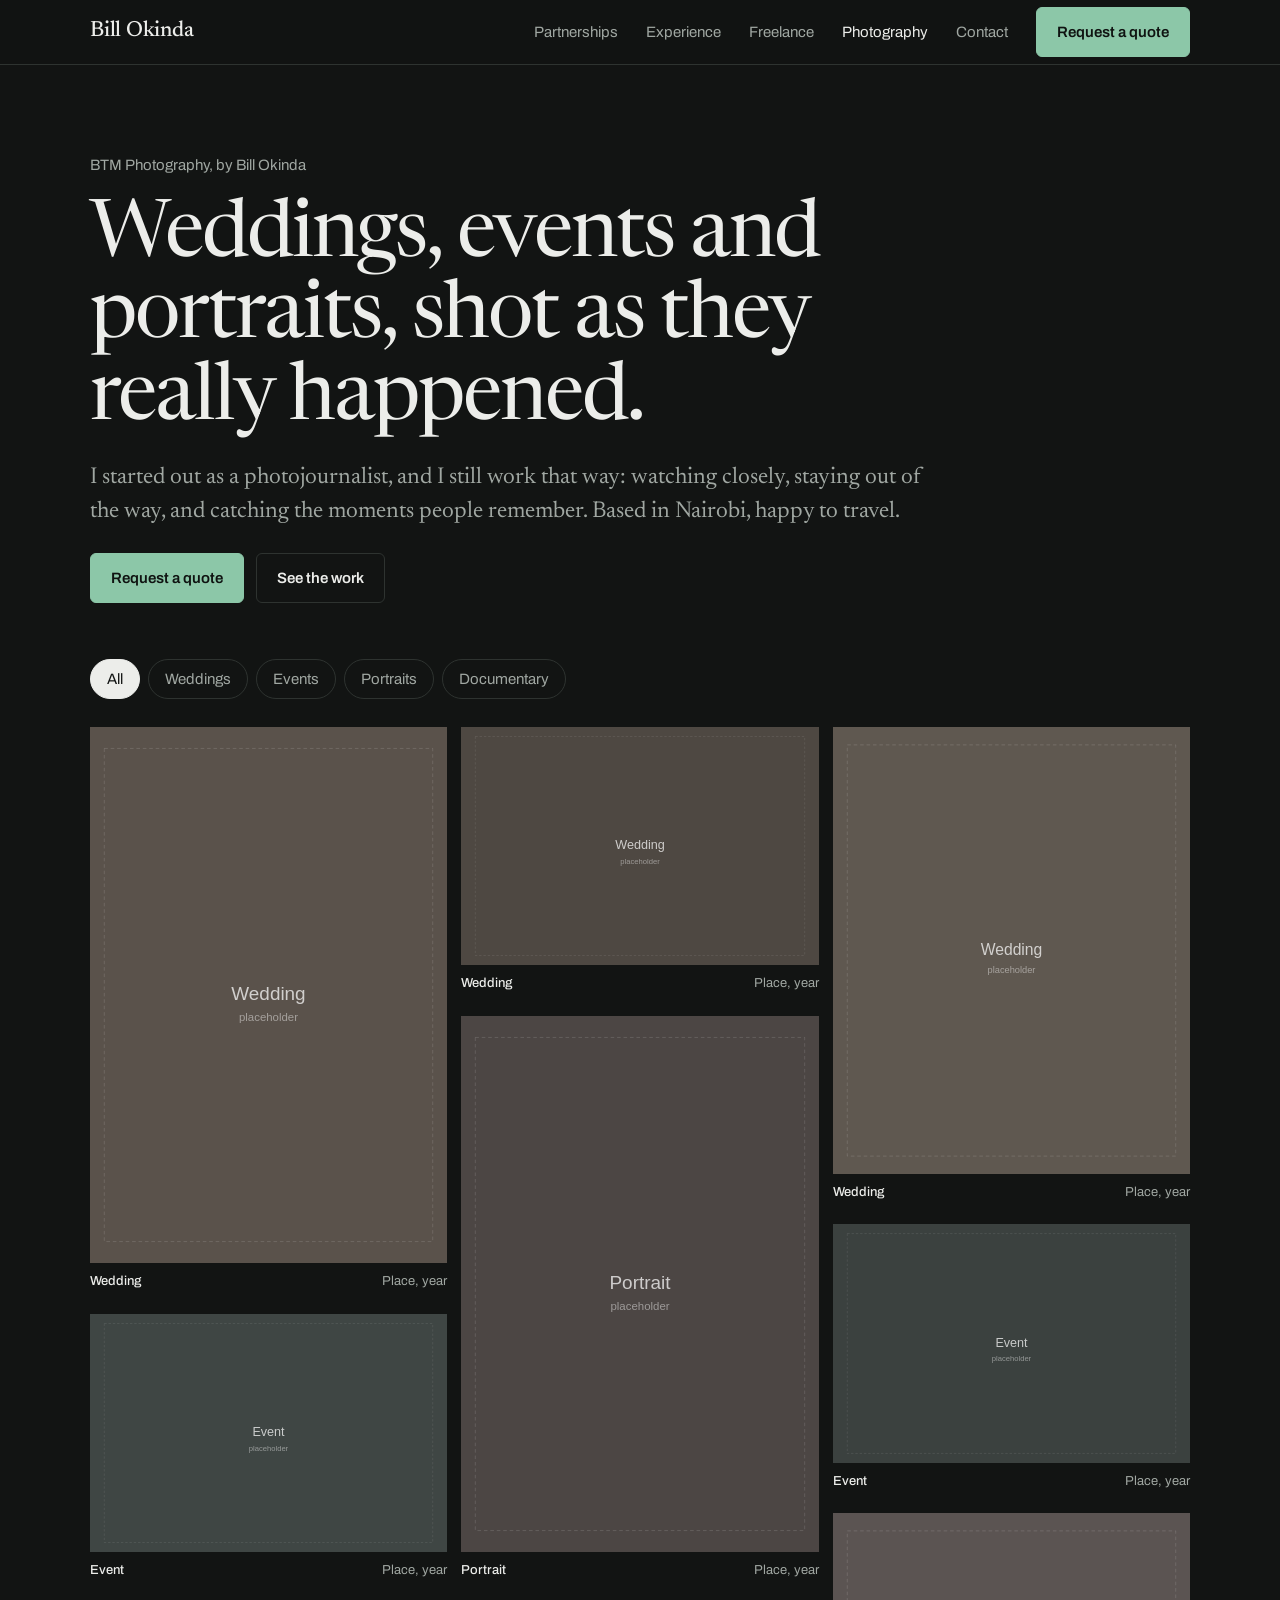
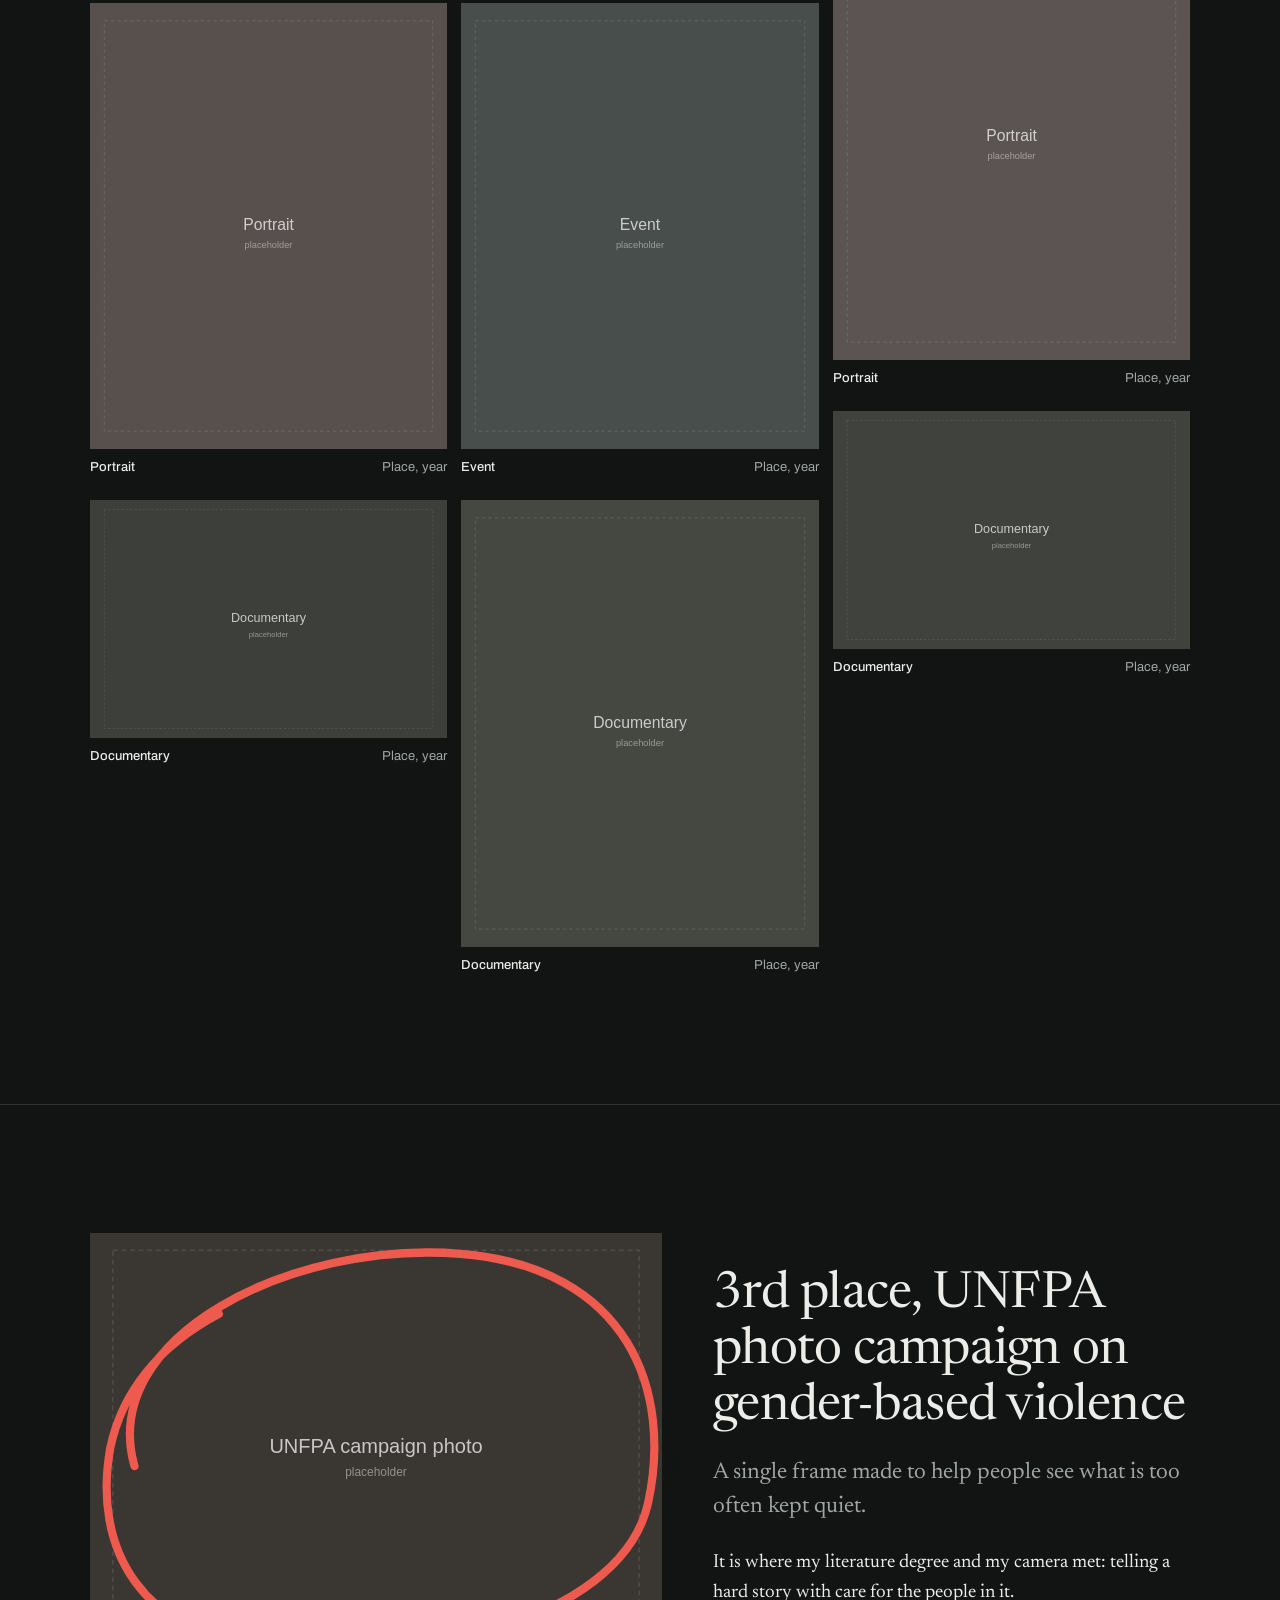
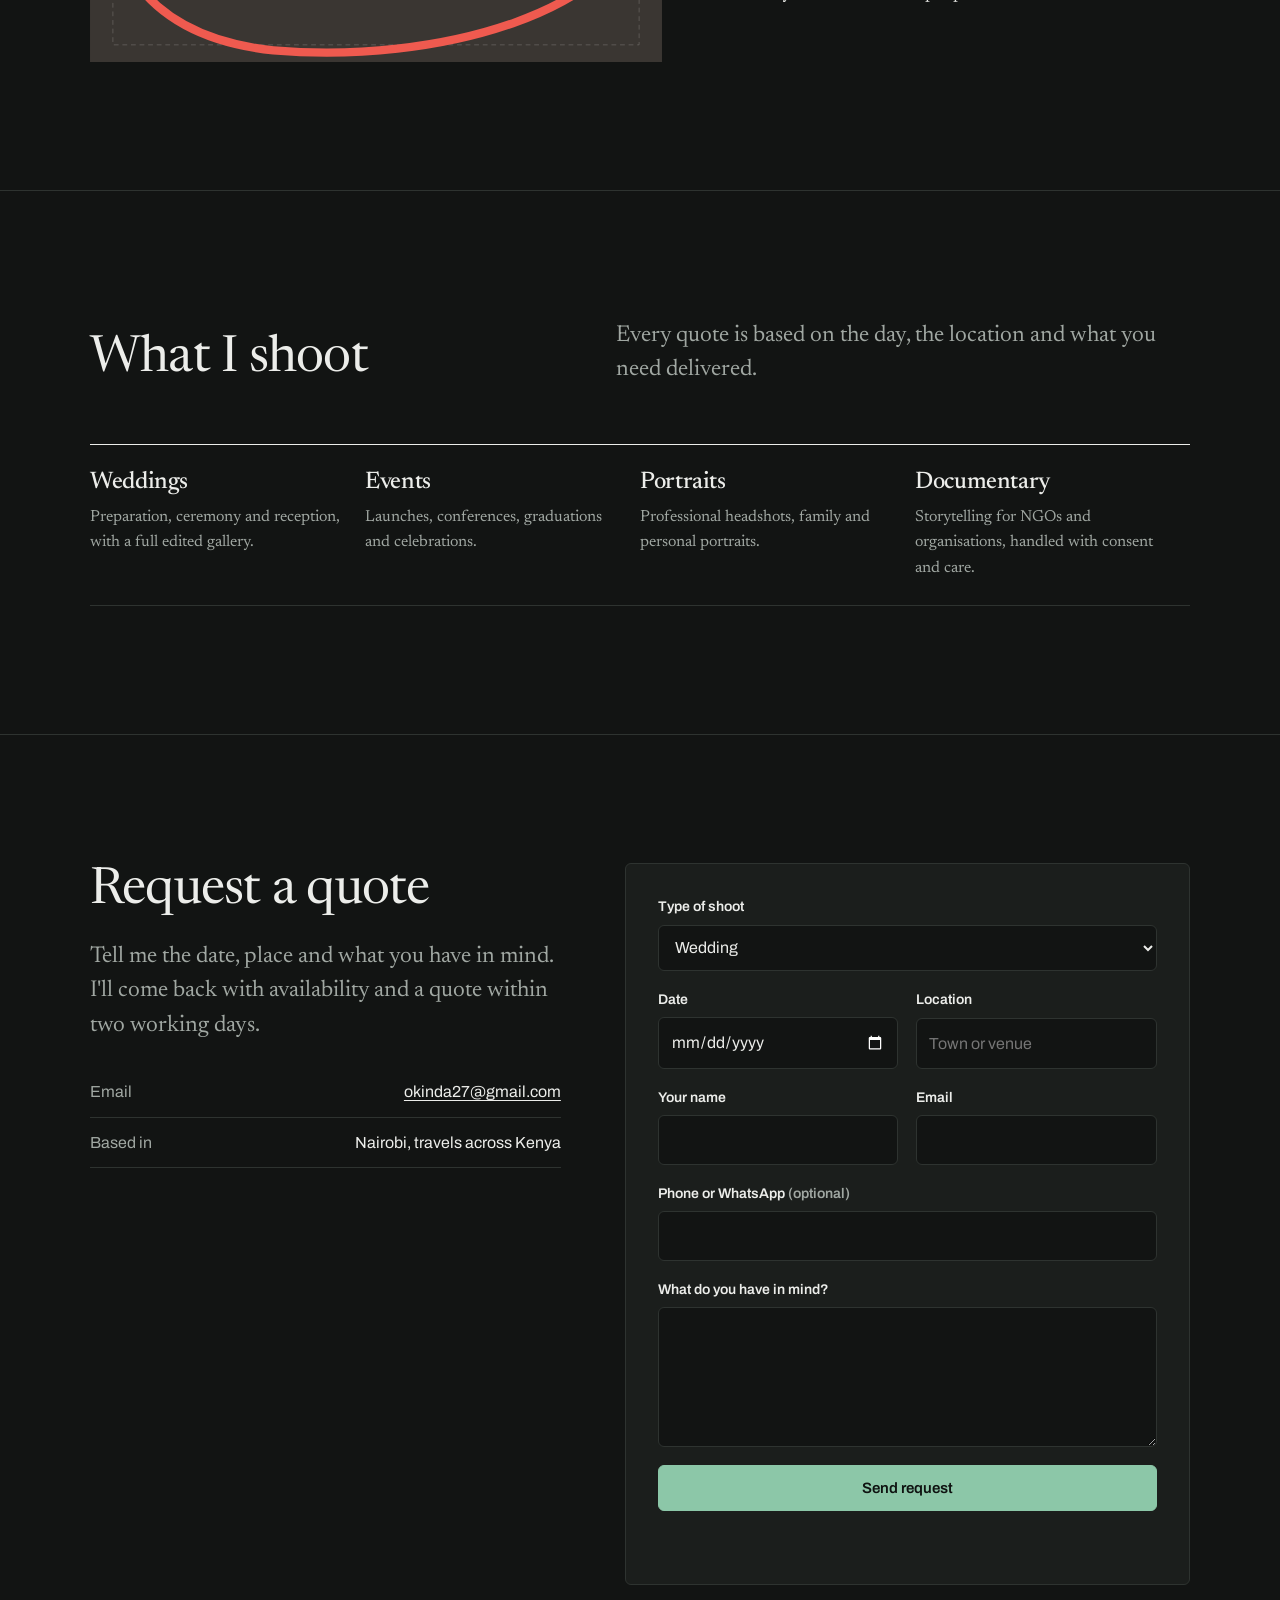
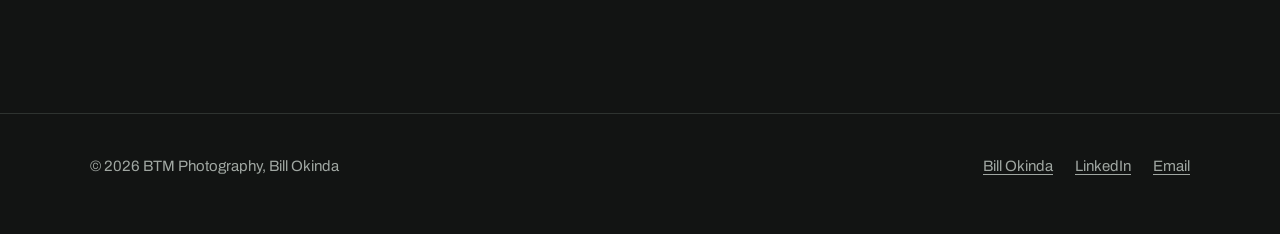
==== photography/index.html @ 5d322f86 "Redesign: home and photography pages, self-hosted fonts, SEO, forms, checklist Co-Authored-By: Claud" ====
<!doctype html>
<html lang="en">
<head>
  <meta charset="utf-8">
  <meta name="viewport" content="width=device-width, initial-scale=1">
  <title>BTM Photography by Bill Okinda | Weddings, events and portraits in Nairobi</title>
  <meta name="description" content="BTM Photography: wedding, event, portrait and documentary photography in Nairobi and across Kenya by Bill Okinda, 3rd place in the UNFPA photo campaign on gender-based violence.">
  <link rel="canonical" href="https://okinda-bill.github.io/portfolio/photography/">
  <meta name="theme-color" content="#121413">
  <meta property="og:type" content="website">
  <meta property="og:title" content="BTM Photography by Bill Okinda">
  <meta property="og:description" content="Weddings, events and portraits in Nairobi and beyond.">
  <meta property="og:url" content="https://okinda-bill.github.io/portfolio/photography/">
  <meta property="og:image" content="https://okinda-bill.github.io/portfolio/assets/img/og-image.png">
  <meta name="twitter:card" content="summary_large_image">
  <link rel="icon" href="../assets/img/favicon.svg" type="image/svg+xml">
  <link rel="preload" href="../assets/fonts/newsreader.woff2" as="font" type="font/woff2" crossorigin>
  <link rel="stylesheet" href="../assets/css/site.css">
  <script type="application/ld+json">
  {
    "@context": "https://schema.org",
    "@type": "ProfessionalService",
    "name": "BTM Photography",
    "description": "Wedding, event, portrait and documentary photography",
    "areaServed": "Kenya",
    "address": { "@type": "PostalAddress", "addressLocality": "Nairobi", "addressCountry": "KE" },
    "founder": { "@type": "Person", "name": "Bill Okinda" },
    "email": "mailto:okinda27@gmail.com",
    "url": "https://okinda-bill.github.io/portfolio/photography/"
  }
  </script>
</head>
<body class="theme-gallery">
  <a class="skip-link" href="#main">Skip to content</a>

  <header class="site-header">
    <div class="wrap">
      <a class="wordmark" href="../">Bill Okinda</a>
      <button class="nav-toggle" type="button" aria-expanded="false" aria-controls="site-nav" aria-label="Open menu">
        <svg width="20" height="14" viewBox="0 0 20 14" aria-hidden="true"><path d="M0 1h20M0 7h20M0 13h20" stroke="currentColor" stroke-width="2"/></svg>
      </button>
      <nav class="nav" id="site-nav" aria-label="Main" data-open="false">
        <a href="../#partnerships">Partnerships</a>
        <a href="../#experience">Experience</a>
        <a href="../#freelance">Freelance</a>
        <a href="./" aria-current="page">Photography</a>
        <a href="../#contact">Contact</a>
        <a class="btn" href="#book">Request a quote</a>
      </nav>
    </div>
  </header>

  <main id="main">
    <section class="g-hero" aria-labelledby="g-title">
      <div class="wrap">
        <p class="hero-role">BTM Photography, by Bill Okinda</p>
        <h1 id="g-title">Weddings, events and portraits, shot as they really happened.</h1>
        <p class="lede">I started out as a photojournalist, and I still work that way: watching closely, staying out of the way, and catching the moments people remember. Based in Nairobi, happy to travel.</p>
        <div class="btn-row">
          <a class="btn" href="#book">Request a quote</a>
          <a class="btn btn-quiet" href="#work">See the work</a>
        </div>
      </div>
    </section>

    <section id="work" aria-labelledby="work-title" style="padding-bottom:var(--space)">
      <div class="wrap">
        <h2 id="work-title" class="visually-hidden">Selected work</h2>
        <ul class="filters" aria-label="Filter photographs">
          <li><button type="button" data-filter="all" aria-pressed="true">All</button></li>
          <li><button type="button" data-filter="wedding" aria-pressed="false">Weddings</button></li>
          <li><button type="button" data-filter="event" aria-pressed="false">Events</button></li>
          <li><button type="button" data-filter="portrait" aria-pressed="false">Portraits</button></li>
          <li><button type="button" data-filter="documentary" aria-pressed="false">Documentary</button></li>
        </ul>
        <div class="gallery">
          <figure class="shot" data-cat="wedding">
            <button type="button" aria-label="View larger"><img src="../assets/img/placeholders/wedding-1.svg" alt="Wedding photograph by BTM Photography (placeholder)" width="1000" height="1500" loading="lazy"></button>
            <figcaption><b>Wedding</b><span>Place, year</span></figcaption>
          </figure>
          <figure class="shot" data-cat="event">
            <button type="button" aria-label="View larger"><img src="../assets/img/placeholders/event-1.svg" alt="Event photograph by BTM Photography (placeholder)" width="1500" height="1000" loading="lazy"></button>
            <figcaption><b>Event</b><span>Place, year</span></figcaption>
          </figure>
          <figure class="shot" data-cat="portrait">
            <button type="button" aria-label="View larger"><img src="../assets/img/placeholders/portrait-1.svg" alt="Portrait photograph by BTM Photography (placeholder)" width="1000" height="1250" loading="lazy"></button>
            <figcaption><b>Portrait</b><span>Place, year</span></figcaption>
          </figure>
          <figure class="shot" data-cat="documentary">
            <button type="button" aria-label="View larger"><img src="../assets/img/placeholders/doc-1.svg" alt="Documentary photograph by BTM Photography (placeholder)" width="1500" height="1000" loading="lazy"></button>
            <figcaption><b>Documentary</b><span>Place, year</span></figcaption>
          </figure>
          <figure class="shot" data-cat="wedding">
            <button type="button" aria-label="View larger"><img src="../assets/img/placeholders/wedding-2.svg" alt="Wedding photograph by BTM Photography (placeholder)" width="1500" height="1000" loading="lazy"></button>
            <figcaption><b>Wedding</b><span>Place, year</span></figcaption>
          </figure>
          <figure class="shot" data-cat="portrait">
            <button type="button" aria-label="View larger"><img src="../assets/img/placeholders/portrait-2.svg" alt="Portrait photograph by BTM Photography (placeholder)" width="1000" height="1500" loading="lazy"></button>
            <figcaption><b>Portrait</b><span>Place, year</span></figcaption>
          </figure>
          <figure class="shot" data-cat="event">
            <button type="button" aria-label="View larger"><img src="../assets/img/placeholders/event-2.svg" alt="Event photograph by BTM Photography (placeholder)" width="1000" height="1250" loading="lazy"></button>
            <figcaption><b>Event</b><span>Place, year</span></figcaption>
          </figure>
          <figure class="shot" data-cat="documentary">
            <button type="button" aria-label="View larger"><img src="../assets/img/placeholders/doc-2.svg" alt="Documentary photograph by BTM Photography (placeholder)" width="1000" height="1250" loading="lazy"></button>
            <figcaption><b>Documentary</b><span>Place, year</span></figcaption>
          </figure>
          <figure class="shot" data-cat="wedding">
            <button type="button" aria-label="View larger"><img src="../assets/img/placeholders/wedding-3.svg" alt="Wedding photograph by BTM Photography (placeholder)" width="1000" height="1250" loading="lazy"></button>
            <figcaption><b>Wedding</b><span>Place, year</span></figcaption>
          </figure>
          <figure class="shot" data-cat="event">
            <button type="button" aria-label="View larger"><img src="../assets/img/placeholders/event-3.svg" alt="Event photograph by BTM Photography (placeholder)" width="1500" height="1000" loading="lazy"></button>
            <figcaption><b>Event</b><span>Place, year</span></figcaption>
          </figure>
          <figure class="shot" data-cat="portrait">
            <button type="button" aria-label="View larger"><img src="../assets/img/placeholders/portrait-3.svg" alt="Portrait photograph by BTM Photography (placeholder)" width="1000" height="1250" loading="lazy"></button>
            <figcaption><b>Portrait</b><span>Place, year</span></figcaption>
          </figure>
          <figure class="shot" data-cat="documentary">
            <button type="button" aria-label="View larger"><img src="../assets/img/placeholders/doc-3.svg" alt="Documentary photograph by BTM Photography (placeholder)" width="1500" height="1000" loading="lazy"></button>
            <figcaption><b>Documentary</b><span>Place, year</span></figcaption>
          </figure>
        </div>
      </div>
    </section>

    <section class="section" id="unfpa" aria-labelledby="unfpa-title">
      <div class="wrap feature">
        <figure class="feature-img" style="margin:0">
          <button type="button" aria-label="View larger" style="display:block;width:100%;padding:0;border:0;background:none;cursor:zoom-in">
            <img src="../assets/img/placeholders/unfpa.svg" alt="Bill Okinda's award-winning photograph for the UNFPA campaign on gender-based violence (placeholder)" width="1200" height="900" loading="lazy">
          </button>
          <svg class="mark" viewBox="0 0 133 100" preserveAspectRatio="none" aria-hidden="true">
            <path d="M13.3 54 C 5.3 26, 47.9 5, 85.1 8 C 122.4 11, 131.7 38, 126.4 62 C 121.0 86, 79.8 97, 43.9 94 C 14.6 91, 4.0 72, 8.0 50 C 10.6 38, 18.6 28, 31.9 21" pathLength="100" fill="none" stroke="currentColor" stroke-width="1.8" stroke-linecap="round" style="animation:none;stroke-dashoffset:0"/>
          </svg>
          <figcaption class="visually-hidden">UNFPA campaign photograph</figcaption>
        </figure>
        <div>
          <h2 id="unfpa-title">3rd place, UNFPA photo campaign on gender-based violence</h2>
          <p class="lede" style="margin-top:20px">A single frame made to help people see what is too often kept quiet.</p>
          <p>It is where my literature degree and my camera met: telling a hard story with care for the people in it.</p>
        </div>
      </div>
    </section>

    <section class="section" aria-labelledby="services-title">
      <div class="wrap">
        <div class="section-head">
          <h2 id="services-title">What I shoot</h2>
          <p class="lede">Every quote is based on the day, the location and what you need delivered.</p>
        </div>
        <div class="services">
          <div><h3>Weddings</h3><p>Preparation, ceremony and reception, with a full edited gallery.</p></div>
          <div><h3>Events</h3><p>Launches, conferences, graduations and celebrations.</p></div>
          <div><h3>Portraits</h3><p>Professional headshots, family and personal portraits.</p></div>
          <div><h3>Documentary</h3><p>Storytelling for NGOs and organisations, handled with consent and care.</p></div>
        </div>
      </div>
    </section>

    <section class="section contact" id="book" aria-labelledby="book-title">
      <div class="wrap two-col">
        <div>
          <h2 id="book-title">Request a quote</h2>
          <p class="lede" style="margin-top:20px">Tell me the date, place and what you have in mind. I'll come back with availability and a quote within two working days.</p>
          <ul class="direct">
            <li><span>Email</span><a href="mailto:okinda27@gmail.com">okinda27@gmail.com</a></li>
            <li><span>Based in</span>Nairobi, travels across Kenya</li>
          </ul>
        </div>
        <form class="enquiry" data-subject="Photography quote request" novalidate>
          <div class="field">
            <label for="service">Type of shoot</label>
            <select id="service" name="service">
              <option>Wedding</option><option>Event</option><option>Portraits</option><option>Documentary or NGO work</option><option>Something else</option>
            </select>
          </div>
          <div class="field-row">
            <div class="field"><label for="date">Date</label><input id="date" name="date" type="date"></div>
            <div class="field"><label for="location">Location</label><input id="location" name="location" placeholder="Town or venue"></div>
          </div>
          <div class="field-row">
            <div class="field"><label for="name">Your name</label><input id="name" name="name" autocomplete="name" required></div>
            <div class="field"><label for="email">Email</label><input id="email" name="email" type="email" autocomplete="email" required></div>
          </div>
          <div class="field"><label for="phone">Phone or WhatsApp <span class="small">(optional)</span></label><input id="phone" name="phone" type="tel" autocomplete="tel"></div>
          <div class="field"><label for="message">What do you have in mind?</label><textarea id="message" name="message" required></textarea></div>
          <input class="hp" type="checkbox" name="botcheck" tabindex="-1" autocomplete="off" aria-hidden="true">
          <button class="btn" type="submit">Send request</button>
          <p class="form-status" role="status" aria-live="polite"></p>
        </form>
      </div>
    </section>
  </main>

  <footer class="site-footer">
    <div class="wrap">
      <span>© <span data-year>2026</span> BTM Photography, Bill Okinda</span>
      <nav aria-label="Footer">
        <a href="../">Bill Okinda</a>
        <a href="https://linkedin.com/in/bill-okinda-22b8b1bb" rel="noopener" target="_blank">LinkedIn</a>
        <a href="mailto:okinda27@gmail.com">Email</a>
      </nav>
    </div>
  </footer>

  <dialog class="lightbox" aria-label="Photograph">
    <button class="lb-close" type="button" aria-label="Close">×</button>
    <img src="" alt="">
    <p></p>
  </dialog>

  <script src="../assets/js/site.js" defer></script>
</body>
</html>
---- assets/css/site.css ----
/* Bill Okinda portfolio
   Fonts: Newsreader (headings + reading text), Archivo (interface, numbers, captions)
   Motif: the photographer's contact sheet, with a grease-pencil mark on the chosen frame. */

@font-face { font-family: "Newsreader"; src: url("../fonts/newsreader.woff2") format("woff2"); font-weight: 200 800; font-style: normal; font-display: swap; }
@font-face { font-family: "Newsreader"; src: url("../fonts/newsreader-italic.woff2") format("woff2"); font-weight: 200 800; font-style: italic; font-display: swap; }
@font-face { font-family: "Archivo"; src: url("../fonts/archivo.woff2") format("woff2"); font-weight: 100 900; font-style: normal; font-display: swap; }

:root {
  --paper: #F4F5F2;
  --surface: #FFFFFF;
  --ink: #17201B;
  --muted: #56625B;
  --line: #D5DAD5;
  --forest: #1F4A39;
  --forest-soft: #E3ECE6;
  --on-forest: #F4F5F2;
  --grease: #C4302B;
  --film: #1C1A17;
  --film-edge: #E39A3B;

  --serif: "Newsreader", Georgia, "Times New Roman", serif;
  --sans: "Archivo", "Helvetica Neue", Arial, sans-serif;

  --measure: 66ch;
  --wrap: 1180px;
  --gutter: clamp(16px, 4vw, 40px);
  --space: clamp(64px, 10vw, 128px);
  --radius: 6px;
  color-scheme: light;
}

@media (prefers-color-scheme: dark) {
  :root:not([data-theme="light"]) {
    --paper: #121614;
    --surface: #1A1F1C;
    --ink: #E9ECE8;
    --muted: #9AA59F;
    --line: #2C3430;
    --forest: #8CC7A8;
    --forest-soft: #1E2A24;
    --on-forest: #0F1311;
    --grease: #EF5A4F;
    color-scheme: dark;
  }
}
:root[data-theme="dark"] {
  --paper: #121614;
  --surface: #1A1F1C;
  --ink: #E9ECE8;
  --muted: #9AA59F;
  --line: #2C3430;
  --forest: #8CC7A8;
  --forest-soft: #1E2A24;
  --on-forest: #0F1311;
  --grease: #EF5A4F;
  color-scheme: dark;
}

/* The photography page is always dark so the pictures carry it. */
.theme-gallery {
  --paper: #121413;
  --surface: #1B1E1C;
  --ink: #ECEDEA;
  --muted: #A0A7A2;
  --line: #2E3330;
  --forest: #8CC7A8;
  --forest-soft: #1E2A24;
  --on-forest: #0F1311;
  --grease: #EF5A4F;
  color-scheme: dark;
}

*, *::before, *::after { box-sizing: border-box; }
html { -webkit-text-size-adjust: 100%; scroll-behavior: smooth; scroll-padding-top: 80px; }
body {
  margin: 0;
  background: var(--paper);
  color: var(--ink);
  font-family: var(--serif);
  font-size: clamp(1.0625rem, 0.4vw + 1rem, 1.1875rem);
  line-height: 1.6;
  font-optical-sizing: auto;
  text-rendering: optimizeLegibility;
}
img { display: block; max-width: 100%; height: auto; }
a { color: inherit; text-decoration-thickness: 1px; text-underline-offset: 0.2em; }
a:hover { color: var(--forest); }
:focus-visible { outline: 3px solid var(--grease); outline-offset: 3px; border-radius: 2px; }
.visually-hidden { position: absolute !important; width: 1px; height: 1px; overflow: hidden; clip: rect(0 0 0 0); white-space: nowrap; }
.skip-link { position: absolute; left: 12px; top: -60px; z-index: 100; background: var(--ink); color: var(--paper); padding: 10px 14px; font-family: var(--sans); }
.skip-link:focus { top: 12px; }

.wrap { width: 100%; max-width: var(--wrap); margin: 0 auto; padding: 0 var(--gutter); }

/* ---------- Type ---------- */
h1, h2, h3 { font-family: var(--serif); font-weight: 500; letter-spacing: -0.015em; line-height: 1.1; margin: 0; }
h1 { font-size: clamp(2.5rem, 5.6vw + 0.5rem, 5rem); font-weight: 400; letter-spacing: -0.025em; line-height: 1.02; }
h2 { font-size: clamp(2rem, 3vw + 0.8rem, 3.25rem); font-weight: 400; }
h3 { font-size: clamp(1.25rem, 0.8vw + 1rem, 1.5rem); line-height: 1.25; }
p { margin: 0 0 1em; max-width: var(--measure); }
.lede { font-size: clamp(1.1875rem, 0.8vw + 1rem, 1.4375rem); line-height: 1.5; color: var(--muted); }
.ui { font-family: var(--sans); }
.small { font-family: var(--sans); font-size: 0.875rem; line-height: 1.5; color: var(--muted); }

/* ---------- Header ---------- */
.site-header {
  position: sticky; top: 0; z-index: 50;
  background: color-mix(in srgb, var(--paper) 92%, transparent);
  backdrop-filter: blur(8px);
  border-bottom: 1px solid var(--line);
}
.site-header .wrap { display: flex; align-items: center; justify-content: space-between; height: 64px; gap: 24px; }
.wordmark { font-family: var(--serif); font-size: 1.375rem; font-weight: 500; text-decoration: none; letter-spacing: -0.01em; white-space: nowrap; }
.wordmark:hover { color: var(--ink); }
.nav { display: flex; align-items: center; gap: 28px; font-family: var(--sans); font-size: 0.9375rem; }
.nav a { text-decoration: none; color: var(--muted); }
.nav a:hover, .nav a[aria-current="page"] { color: var(--ink); }
.nav .btn { color: var(--on-forest); }
.nav-toggle {
  display: none; background: none; border: 1px solid var(--line); border-radius: var(--radius);
  width: 44px; height: 44px; padding: 0; color: var(--ink); cursor: pointer;
}
.nav-toggle svg { margin: auto; }

@media (max-width: 860px) {
  .nav-toggle { display: grid; place-items: center; }
  .nav {
    position: fixed; inset: 64px 0 auto 0;
    flex-direction: column; align-items: stretch; gap: 0;
    background: var(--paper); border-bottom: 1px solid var(--line);
    padding: 8px var(--gutter) 20px;
    font-size: 1.125rem;
    visibility: hidden; opacity: 0; transform: translateY(-8px);
    transition: opacity .18s ease, transform .18s ease, visibility 0s linear .18s;
  }
  .nav a { padding: 14px 0; border-bottom: 1px solid var(--line); color: var(--ink); }
  .nav .btn { margin-top: 16px; text-align: center; border-bottom: 0; }
  .nav[data-open="true"] { visibility: visible; opacity: 1; transform: none; transition: opacity .18s ease, transform .18s ease; }
}

/* ---------- Buttons ---------- */
.btn {
  display: inline-flex; align-items: center; justify-content: center; gap: 8px;
  font-family: var(--sans); font-size: 0.9375rem; font-weight: 600;
  padding: 12px 20px; min-height: 46px;
  border-radius: var(--radius); border: 1px solid var(--forest);
  background: var(--forest); color: var(--on-forest);
  text-decoration: none; cursor: pointer;
}
.btn:hover { background: var(--ink); border-color: var(--ink); color: var(--paper); }
.btn-quiet { background: transparent; color: var(--ink); border-color: var(--line); }
.btn-quiet:hover { background: var(--surface); color: var(--ink); border-color: var(--ink); }
.btn-row { display: flex; flex-wrap: wrap; gap: 12px; }

/* ---------- Sections ---------- */
.section { padding: var(--space) 0; border-top: 1px solid var(--line); }
.section-head { display: grid; grid-template-columns: minmax(0, 1fr); gap: 16px; margin-bottom: clamp(32px, 5vw, 56px); }
.section-head p { margin: 0; }
@media (min-width: 900px) {
  .section-head { grid-template-columns: 5fr 6fr; align-items: end; gap: 48px; }
}

/* ---------- Hero ---------- */
.hero { padding: clamp(40px, 7vw, 96px) 0 var(--space); }
.hero .wrap { display: grid; gap: clamp(40px, 6vw, 72px); align-items: center; }
@media (min-width: 960px) { .hero .wrap { grid-template-columns: 7fr 5fr; } }
.hero-role { font-family: var(--sans); font-size: 0.9375rem; color: var(--muted); margin-bottom: 20px; }
.hero h1 { margin-bottom: 28px; max-width: 14ch; }
.hero .lede { margin-bottom: 32px; }
.hero-links { margin-top: 28px; font-family: var(--sans); font-size: 0.9375rem; display: flex; flex-wrap: wrap; gap: 8px 22px; }
.hero-links a { color: var(--muted); }
.hero-links a:hover { color: var(--ink); }

/* ---------- Contact sheet (signature element) ---------- */
.sheet {
  background: var(--film);
  border-radius: 3px;
  padding: 26px 14px;
  position: relative;
  box-shadow: 0 1px 0 rgba(0,0,0,.2);
}
.sheet::before, .sheet::after { /* sprocket holes */
  content: ""; position: absolute; left: 14px; right: 14px; height: 9px;
  background-image: repeating-linear-gradient(90deg, transparent 0 8px, rgba(244,245,242,.8) 8px 17px, transparent 17px 26px);
  border-radius: 2px;
}
.sheet::before { top: 8px; }
.sheet::after { bottom: 8px; }
.sheet-grid { display: grid; grid-template-columns: repeat(2, 1fr); gap: 10px 8px; }
.frame { margin: 0; position: relative; }
.frame img { width: 100%; aspect-ratio: 4 / 3; object-fit: cover; background: #2a2723; }
.frame figcaption {
  font-family: var(--sans); font-size: 0.6875rem; letter-spacing: 0.04em;
  color: var(--film-edge); margin-top: 4px; display: flex; justify-content: space-between;
}
.frame-pick { z-index: 2; }
.frame-pick .mark {
  position: absolute; inset: -14px -12px -6px -12px; width: calc(100% + 24px); height: calc(100% + 20px);
  pointer-events: none; color: var(--grease);
}
.sheet-note {
  font-family: var(--sans); font-size: 0.8125rem; color: var(--muted); margin-top: 12px;
}
.mark path { stroke-dasharray: 101; stroke-dashoffset: 101; animation: draw 1.1s .5s cubic-bezier(.6,.1,.3,1) forwards; }
@keyframes draw { to { stroke-dashoffset: 0; } }
@media (prefers-reduced-motion: reduce) {
  .mark path { animation: none; stroke-dashoffset: 0; }
  html { scroll-behavior: auto; }
}

/* ---------- Impact ledger ---------- */
.ledger { list-style: none; margin: 0; padding: 0; display: grid; grid-template-columns: repeat(auto-fit, minmax(min(150px, 45%), 1fr)); column-gap: 20px; border-top: 1px solid var(--ink); }
.ledger li { padding: 22px 4px 26px 0; border-bottom: 1px solid var(--line); }
.ledger strong { display: block; font-family: var(--serif); font-weight: 400; font-size: clamp(2.5rem, 3vw + 1rem, 3.5rem); line-height: 1; letter-spacing: -0.02em; margin-bottom: 10px; }
.ledger span { font-family: var(--sans); font-size: 0.9375rem; color: var(--muted); display: block; max-width: 28ch; }

/* ---------- Process (a real sequence) ---------- */
.two-col { display: grid; gap: clamp(32px, 5vw, 72px); }
@media (min-width: 900px) { .two-col { grid-template-columns: 5fr 6fr; } }
.process { list-style: none; margin: 0; padding: 0; counter-reset: step; }
.process li { counter-increment: step; display: grid; grid-template-columns: 44px 1fr; gap: 4px 12px; padding: 18px 0; border-bottom: 1px solid var(--line); }
.process li:first-child { border-top: 1px solid var(--line); }
.process li::before { content: counter(step); font-family: var(--sans); font-weight: 600; font-size: 0.875rem; color: var(--forest); grid-row: span 2; padding-top: 4px; }
.process h3 { font-size: 1.1875rem; }
.process p { margin: 0; color: var(--muted); font-size: 1rem; }
.sectors { margin-top: 28px; padding: 20px 22px; background: var(--forest-soft); border-radius: var(--radius); }
.sectors p { margin: 0; font-size: 1rem; }

/* ---------- Experience ---------- */
.roles { display: grid; gap: 0; }
.role { display: grid; gap: 8px 48px; padding: 32px 0; border-bottom: 1px solid var(--line); }
.role:first-child { border-top: 1px solid var(--ink); }
@media (min-width: 900px) { .role { grid-template-columns: 4fr 7fr; } }
.role-org { font-family: var(--sans); font-weight: 600; font-size: 1rem; }
.role-title { font-family: var(--sans); color: var(--muted); font-size: 0.9375rem; margin-top: 2px; }
.role-when { font-family: var(--sans); color: var(--muted); font-size: 0.875rem; margin-top: 6px; }
.role ul { margin: 0; padding-left: 1.1em; }
.role li { margin-bottom: 8px; max-width: var(--measure); }
.role li::marker { color: var(--forest); }

/* ---------- Freelance / AI ---------- */
.pair { display: grid; gap: 24px; }
@media (min-width: 900px) { .pair { grid-template-columns: 1fr 1fr; gap: 24px; } }
.panel { background: var(--surface); border: 1px solid var(--line); border-radius: var(--radius); padding: clamp(24px, 3vw, 36px); }
.panel h3 { margin-bottom: 14px; }
.panel p { font-size: 1.0625rem; }
.tools { display: flex; flex-wrap: wrap; gap: 8px; margin: 18px 0 22px; padding: 0; list-style: none; font-family: var(--sans); font-size: 0.8125rem; }
.tools li { border: 1px solid var(--line); border-radius: 999px; padding: 4px 12px; color: var(--muted); }

/* ---------- Photography teaser ---------- */
.teaser { background: var(--film); color: #ECEDEA; border-top: 0; }
.teaser .lede { color: #B9BFBA; }
.teaser .sheet { align-self: center; padding-left: 0; padding-right: 0; background: transparent; box-shadow: none; }
.teaser .sheet::before, .teaser .sheet::after { left: 0; right: 0; }
.teaser .sheet-grid { grid-template-columns: repeat(3, 1fr); }
@media (max-width: 640px) { .teaser .sheet-grid { grid-template-columns: repeat(2, 1fr); } .teaser .sheet-grid .frame:nth-child(3) { display: none; } }
.award { display: grid; gap: 6px; margin-top: 36px; padding-top: 24px; border-top: 1px solid #3A3733; max-width: 60ch; }
.award p { margin: 0; color: #B9BFBA; font-size: 1rem; }
.teaser .btn { background: #ECEDEA; color: var(--film); border-color: #ECEDEA; }
.teaser .btn:hover { background: transparent; color: #ECEDEA; }
.teaser .btn-quiet { background: transparent; color: #ECEDEA; border-color: #4A4641; }

/* ---------- Education ---------- */
.facts { display: grid; gap: 0; margin: 0; }
.facts div { display: grid; gap: 4px 48px; padding: 18px 0; border-bottom: 1px solid var(--line); }
@media (min-width: 900px) { .facts div { grid-template-columns: 4fr 7fr; } }
.facts dt { font-family: var(--sans); font-weight: 600; font-size: 0.9375rem; }
.facts dd { margin: 0; }

/* ---------- Contact form ---------- */
.contact .two-col { align-items: start; }
.direct { list-style: none; padding: 0; margin: 24px 0 0; font-family: var(--sans); font-size: 1rem; }
.direct li { padding: 12px 0; border-bottom: 1px solid var(--line); display: flex; justify-content: space-between; gap: 16px; flex-wrap: wrap; }
.direct span { color: var(--muted); }
form.enquiry { display: grid; gap: 18px; background: var(--surface); border: 1px solid var(--line); border-radius: var(--radius); padding: clamp(20px, 3vw, 32px); }
.field { display: grid; gap: 6px; }
.field-row { display: grid; gap: 18px; }
@media (min-width: 560px) { .field-row { grid-template-columns: 1fr 1fr; } }
label { font-family: var(--sans); font-size: 0.875rem; font-weight: 600; }
input, select, textarea {
  font: inherit; font-family: var(--sans); font-size: 1rem; color: var(--ink);
  background: var(--paper); border: 1px solid var(--line); border-radius: var(--radius);
  padding: 11px 12px; width: 100%; min-height: 46px;
}
textarea { min-height: 140px; resize: vertical; }
input:focus, select:focus, textarea:focus { outline: 2px solid var(--forest); outline-offset: 1px; border-color: var(--forest); }
.form-status { font-family: var(--sans); font-size: 0.9375rem; margin: 0; min-height: 1.5em; }
.form-status[data-state="error"] { color: var(--grease); }
.form-status[data-state="ok"] { color: var(--forest); }
.hp { display: none; }

/* ---------- Footer ---------- */
.site-footer { border-top: 1px solid var(--line); padding: 40px 0 56px; font-family: var(--sans); font-size: 0.9375rem; color: var(--muted); }
.site-footer .wrap { display: flex; flex-wrap: wrap; justify-content: space-between; gap: 16px 32px; }
.site-footer nav { display: flex; flex-wrap: wrap; gap: 8px 22px; }
.site-footer a { color: var(--muted); }
.site-footer a:hover { color: var(--ink); }

/* ---------- Photography page ---------- */
.g-hero { padding: clamp(40px, 7vw, 88px) 0 clamp(32px, 5vw, 56px); }
.g-hero h1 { max-width: 16ch; margin-bottom: 20px; }
.filters { display: flex; flex-wrap: wrap; gap: 8px; margin: 0 0 28px; padding: 0; list-style: none; }
.filters button {
  font-family: var(--sans); font-size: 0.9375rem; color: var(--muted);
  background: transparent; border: 1px solid var(--line); border-radius: 999px;
  padding: 8px 16px; min-height: 40px; cursor: pointer;
}
.filters button:hover { color: var(--ink); border-color: var(--muted); }
.filters button[aria-pressed="true"] { background: var(--ink); color: var(--paper); border-color: var(--ink); }
.gallery { columns: 1; column-gap: 14px; }
@media (min-width: 600px) { .gallery { columns: 2; } }
@media (min-width: 1000px) { .gallery { columns: 3; } }
.shot { break-inside: avoid; margin: 0 0 22px; }
.shot button { display: block; width: 100%; padding: 0; border: 0; background: none; cursor: zoom-in; }
.shot img { width: 100%; background: #26292A; }
.shot figcaption { display: flex; justify-content: space-between; gap: 12px; font-family: var(--sans); font-size: 0.8125rem; color: var(--muted); padding-top: 8px; }
.shot figcaption b { font-weight: 500; color: var(--ink); }
.shot[hidden] { display: none; }

.feature { display: grid; gap: clamp(28px, 4vw, 56px); align-items: center; }
@media (min-width: 900px) { .feature { grid-template-columns: 6fr 5fr; } }
.feature-img { position: relative; }
.feature-img .mark { position: absolute; inset: -16px; width: calc(100% + 32px); height: calc(100% + 32px); color: var(--grease); pointer-events: none; }

.services { display: grid; gap: 0; grid-template-columns: repeat(auto-fit, minmax(240px, 1fr)); border-top: 1px solid var(--ink); }
.services div { padding: 22px 24px 24px 0; border-bottom: 1px solid var(--line); }
.services h3 { margin-bottom: 8px; }
.services p { margin: 0; color: var(--muted); font-size: 1rem; }

dialog.lightbox { border: 0; padding: 0; background: transparent; max-width: min(1200px, 94vw); max-height: 94vh; color: #ECEDEA; }
dialog.lightbox::backdrop { background: rgba(8, 9, 9, 0.92); }
dialog.lightbox img { max-height: 82vh; width: auto; margin: 0 auto; }
dialog.lightbox p { font-family: var(--sans); font-size: 0.9375rem; text-align: center; margin: 12px auto 0; color: #C9CECA; }
.lb-close { position: fixed; top: 14px; right: 14px; width: 44px; height: 44px; border-radius: 50%; border: 1px solid #555; background: #1B1E1C; color: #ECEDEA; font-size: 1.5rem; line-height: 1; cursor: pointer; }
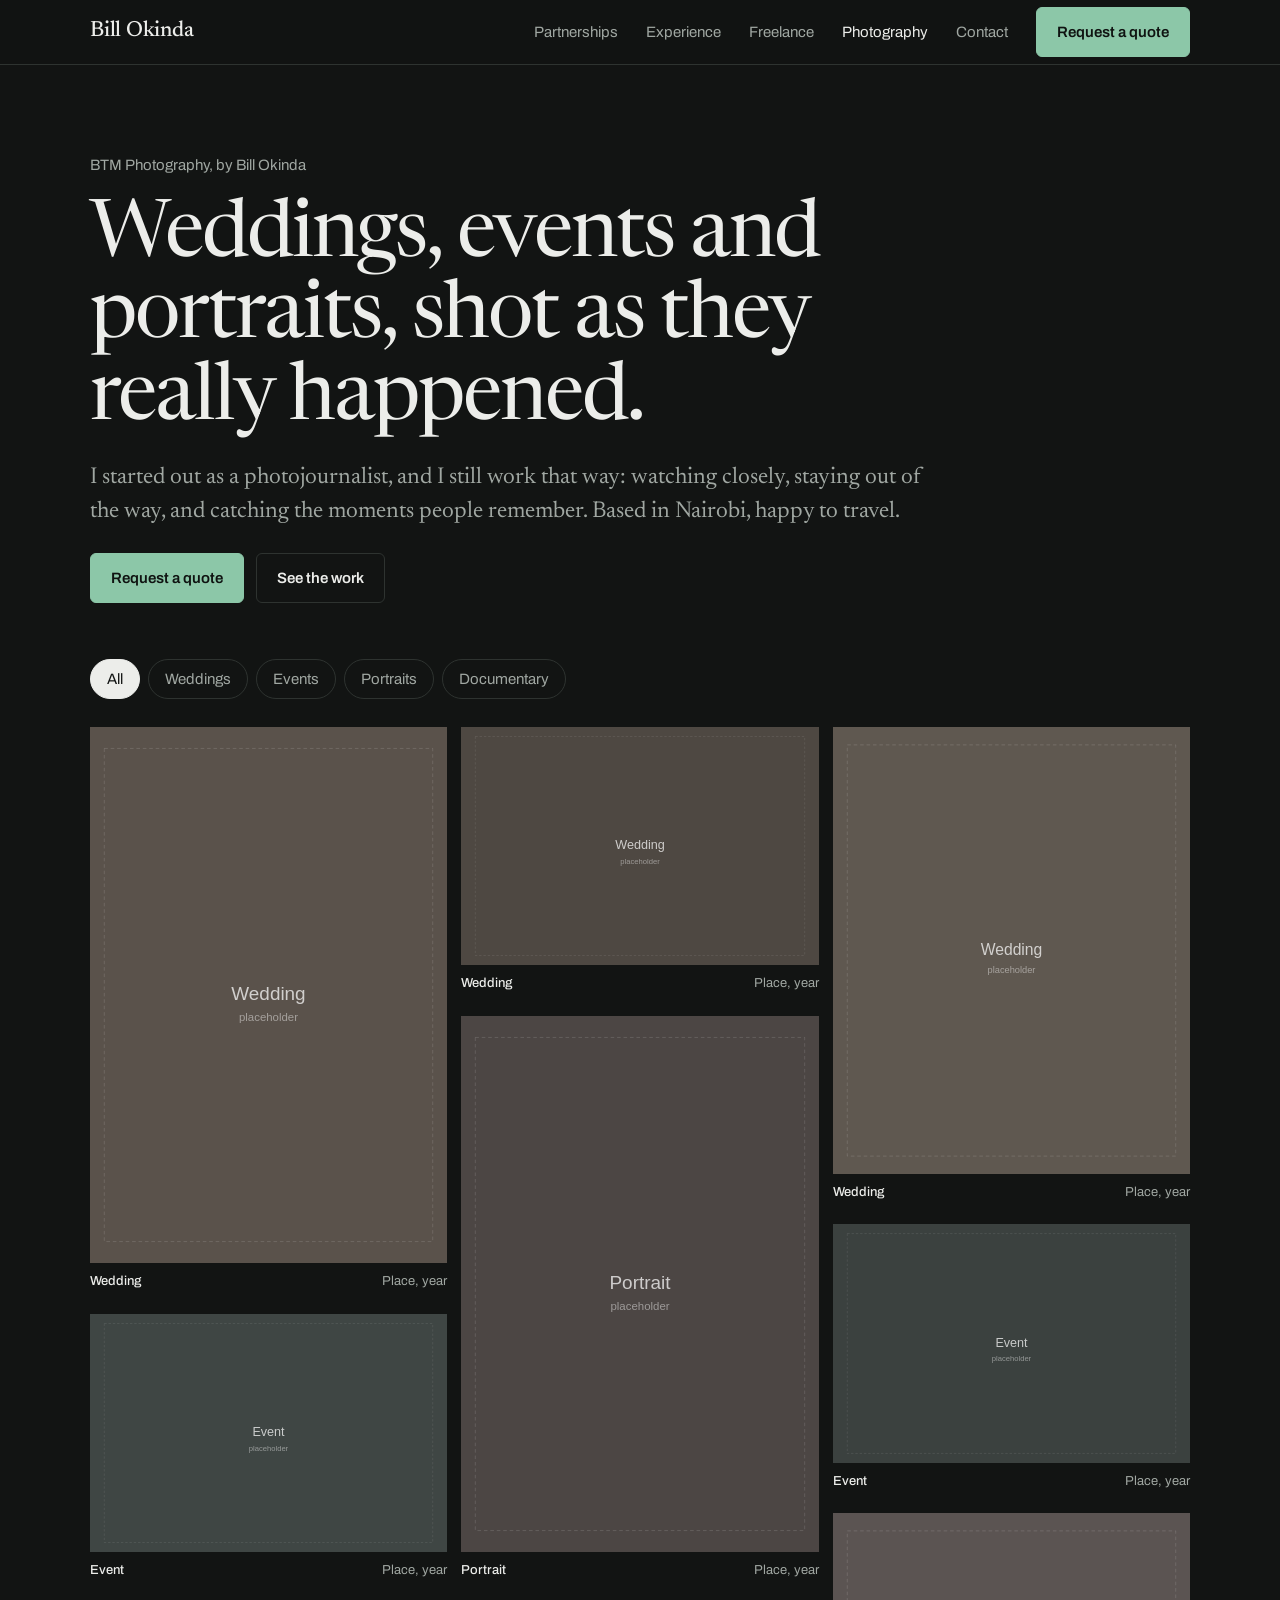
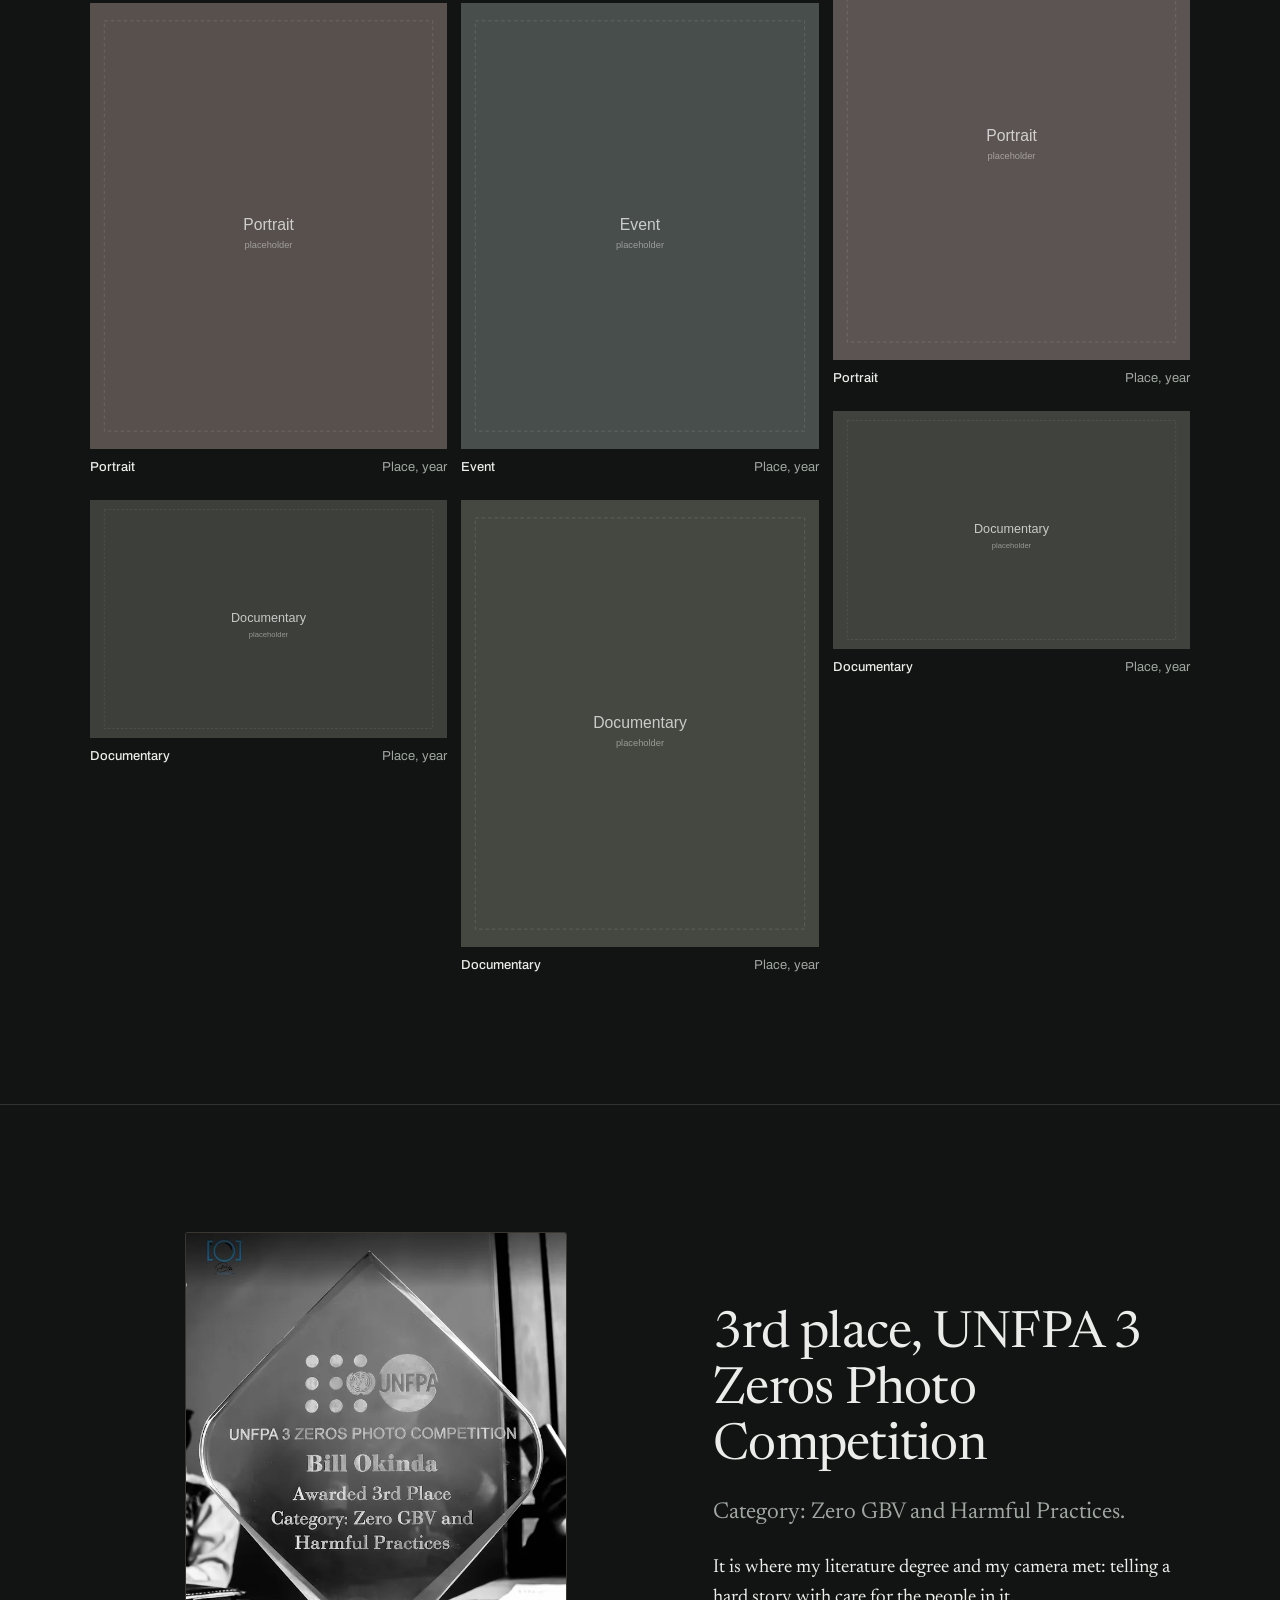
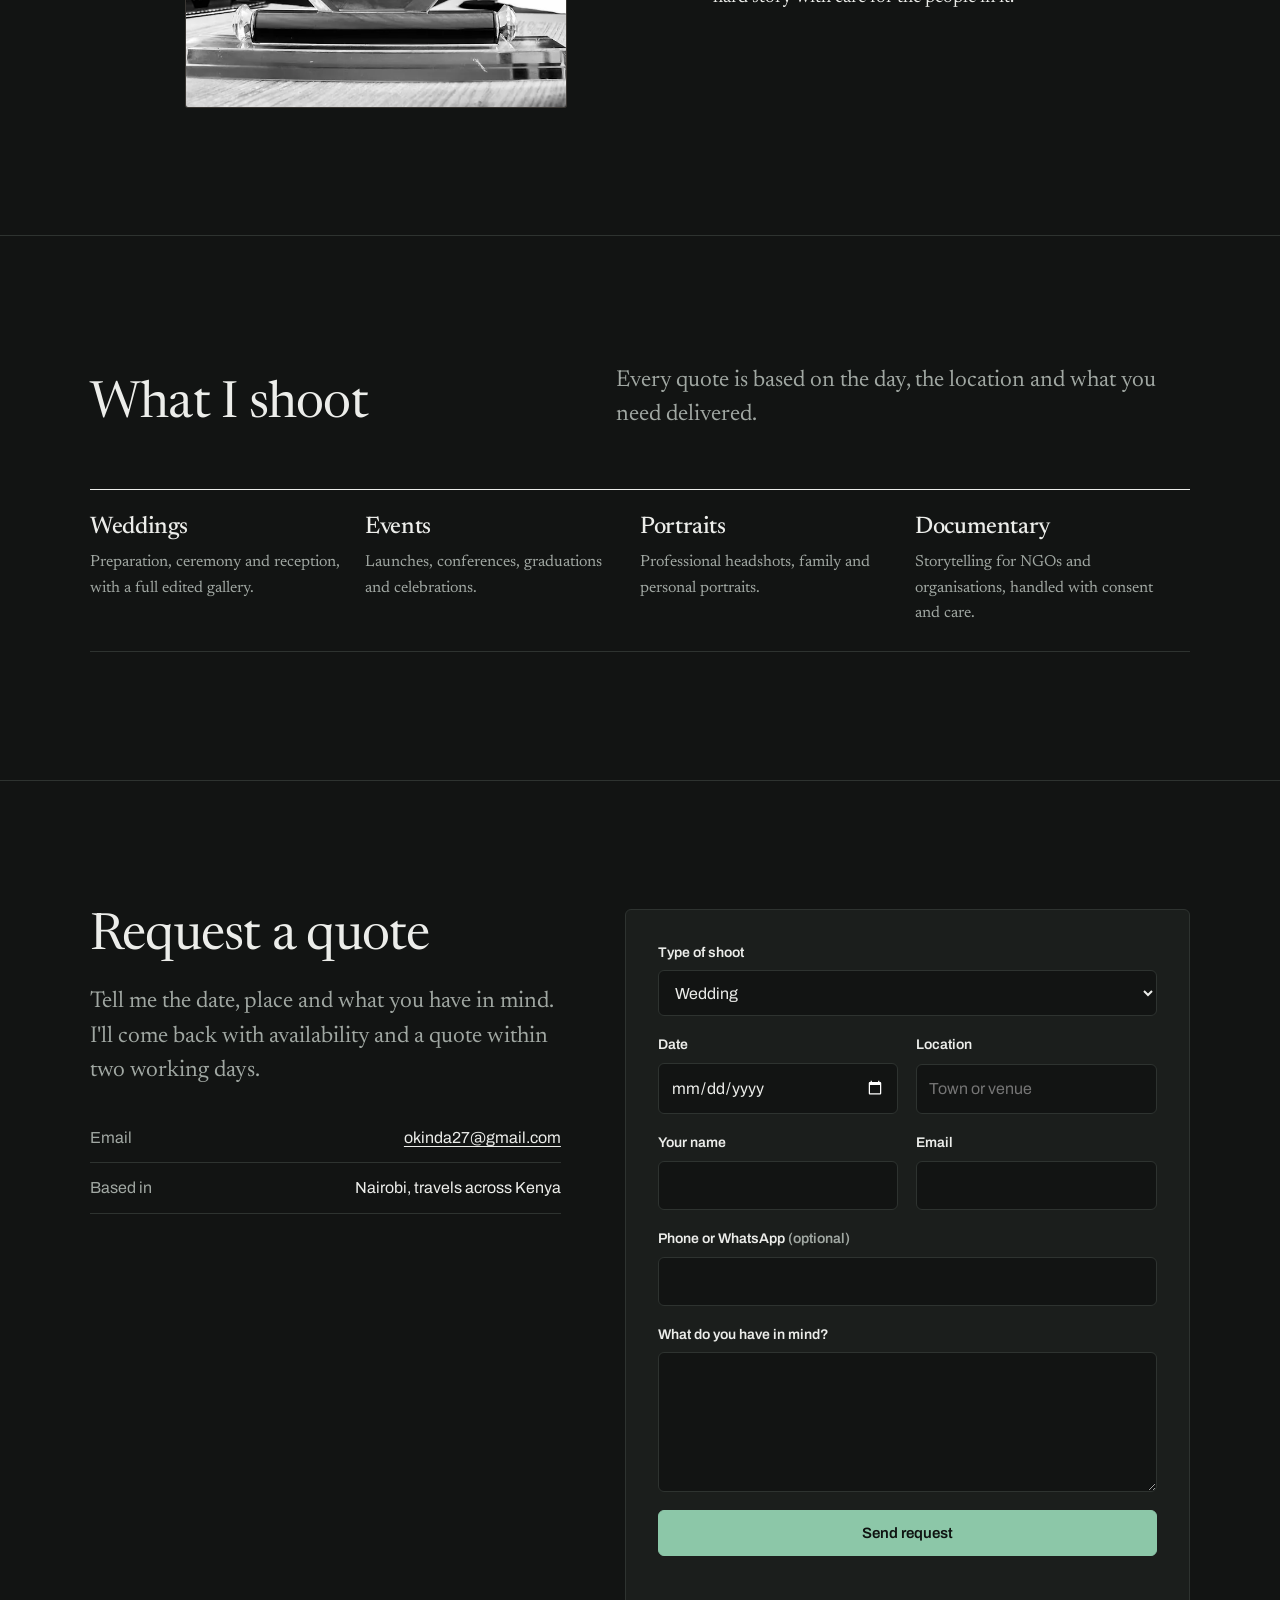
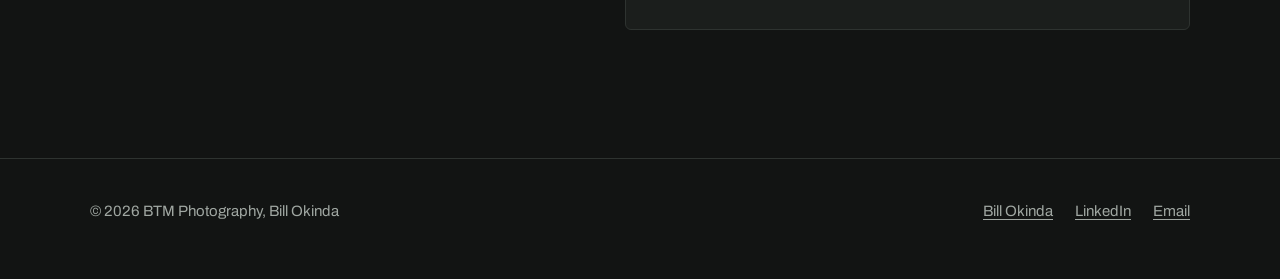
==== commit 4be3a23c: "Add real content from CV and tracker, real photos, CV download, UNFPA award Co-Authored-By: Claude O" ====
--- a/photography/index.html
+++ b/photography/index.html
@@ -4,7 +4,7 @@
   <meta charset="utf-8">
   <meta name="viewport" content="width=device-width, initial-scale=1">
   <title>BTM Photography by Bill Okinda | Weddings, events and portraits in Nairobi</title>
-  <meta name="description" content="BTM Photography: wedding, event, portrait and documentary photography in Nairobi and across Kenya by Bill Okinda, 3rd place in the UNFPA photo campaign on gender-based violence.">
+  <meta name="description" content="BTM Photography: wedding, event, portrait and documentary photography in Nairobi and across Kenya by Bill Okinda, 3rd place in the UNFPA 3 Zeros Photo Competition.">
   <link rel="canonical" href="https://okinda-bill.github.io/portfolio/photography/">
   <meta name="theme-color" content="#121413">
   <meta property="og:type" content="website">
@@ -128,18 +128,12 @@
 
     <section class="section" id="unfpa" aria-labelledby="unfpa-title">
       <div class="wrap feature">
-        <figure class="feature-img" style="margin:0">
-          <button type="button" aria-label="View larger" style="display:block;width:100%;padding:0;border:0;background:none;cursor:zoom-in">
-            <img src="../assets/img/placeholders/unfpa.svg" alt="Bill Okinda's award-winning photograph for the UNFPA campaign on gender-based violence (placeholder)" width="1200" height="900" loading="lazy">
-          </button>
-          <svg class="mark" viewBox="0 0 133 100" preserveAspectRatio="none" aria-hidden="true">
-            <path d="M13.3 54 C 5.3 26, 47.9 5, 85.1 8 C 122.4 11, 131.7 38, 126.4 62 C 121.0 86, 79.8 97, 43.9 94 C 14.6 91, 4.0 72, 8.0 50 C 10.6 38, 18.6 28, 31.9 21" pathLength="100" fill="none" stroke="currentColor" stroke-width="1.8" stroke-linecap="round" style="animation:none;stroke-dashoffset:0"/>
-          </svg>
-          <figcaption class="visually-hidden">UNFPA campaign photograph</figcaption>
+        <figure class="feature-img award-photo" style="margin:0">
+          <img src="../assets/img/photos/unfpa-award-660.webp" alt="Glass award engraved: UNFPA 3 Zeros Photo Competition, Bill Okinda, Awarded 3rd Place, Category: Zero GBV and Harmful Practices" width="660" height="824" loading="lazy">
         </figure>
         <div>
-          <h2 id="unfpa-title">3rd place, UNFPA photo campaign on gender-based violence</h2>
-          <p class="lede" style="margin-top:20px">A single frame made to help people see what is too often kept quiet.</p>
+          <h2 id="unfpa-title">3rd place, UNFPA 3 Zeros Photo Competition</h2>
+          <p class="lede" style="margin-top:20px">Category: Zero GBV and Harmful Practices.</p>
           <p>It is where my literature degree and my camera met: telling a hard story with care for the people in it.</p>
         </div>
       </div>
--- a/assets/css/site.css
+++ b/assets/css/site.css
@@ -251,10 +251,6 @@
 /* ---------- Photography teaser ---------- */
 .teaser { background: var(--film); color: #ECEDEA; border-top: 0; }
 .teaser .lede { color: #B9BFBA; }
-.teaser .sheet { align-self: center; padding-left: 0; padding-right: 0; background: transparent; box-shadow: none; }
-.teaser .sheet::before, .teaser .sheet::after { left: 0; right: 0; }
-.teaser .sheet-grid { grid-template-columns: repeat(3, 1fr); }
-@media (max-width: 640px) { .teaser .sheet-grid { grid-template-columns: repeat(2, 1fr); } .teaser .sheet-grid .frame:nth-child(3) { display: none; } }
 .award { display: grid; gap: 6px; margin-top: 36px; padding-top: 24px; border-top: 1px solid #3A3733; max-width: 60ch; }
 .award p { margin: 0; color: #B9BFBA; font-size: 1rem; }
 .teaser .btn { background: #ECEDEA; color: var(--film); border-color: #ECEDEA; }
@@ -333,3 +329,11 @@
 dialog.lightbox img { max-height: 82vh; width: auto; margin: 0 auto; }
 dialog.lightbox p { font-family: var(--sans); font-size: 0.9375rem; text-align: center; margin: 12px auto 0; color: #C9CECA; }
 .lb-close { position: fixed; top: 14px; right: 14px; width: 44px; height: 44px; border-radius: 50%; border: 1px solid #555; background: #1B1E1C; color: #ECEDEA; font-size: 1.5rem; line-height: 1; cursor: pointer; }
+
+/* ---------- Photos inside sections ---------- */
+.inline-photo { margin: 28px 0 0; }
+.inline-photo img { width: 100%; border-radius: 3px; }
+.inline-photo figcaption { margin-top: 8px; }
+.award-photo { margin: 0; justify-self: center; width: min(100%, 380px); position: relative; }
+.award-photo img { width: 100%; border-radius: 2px; box-shadow: 0 0 0 1px #3A3733; }
+.teaser .two-col { align-items: center; }
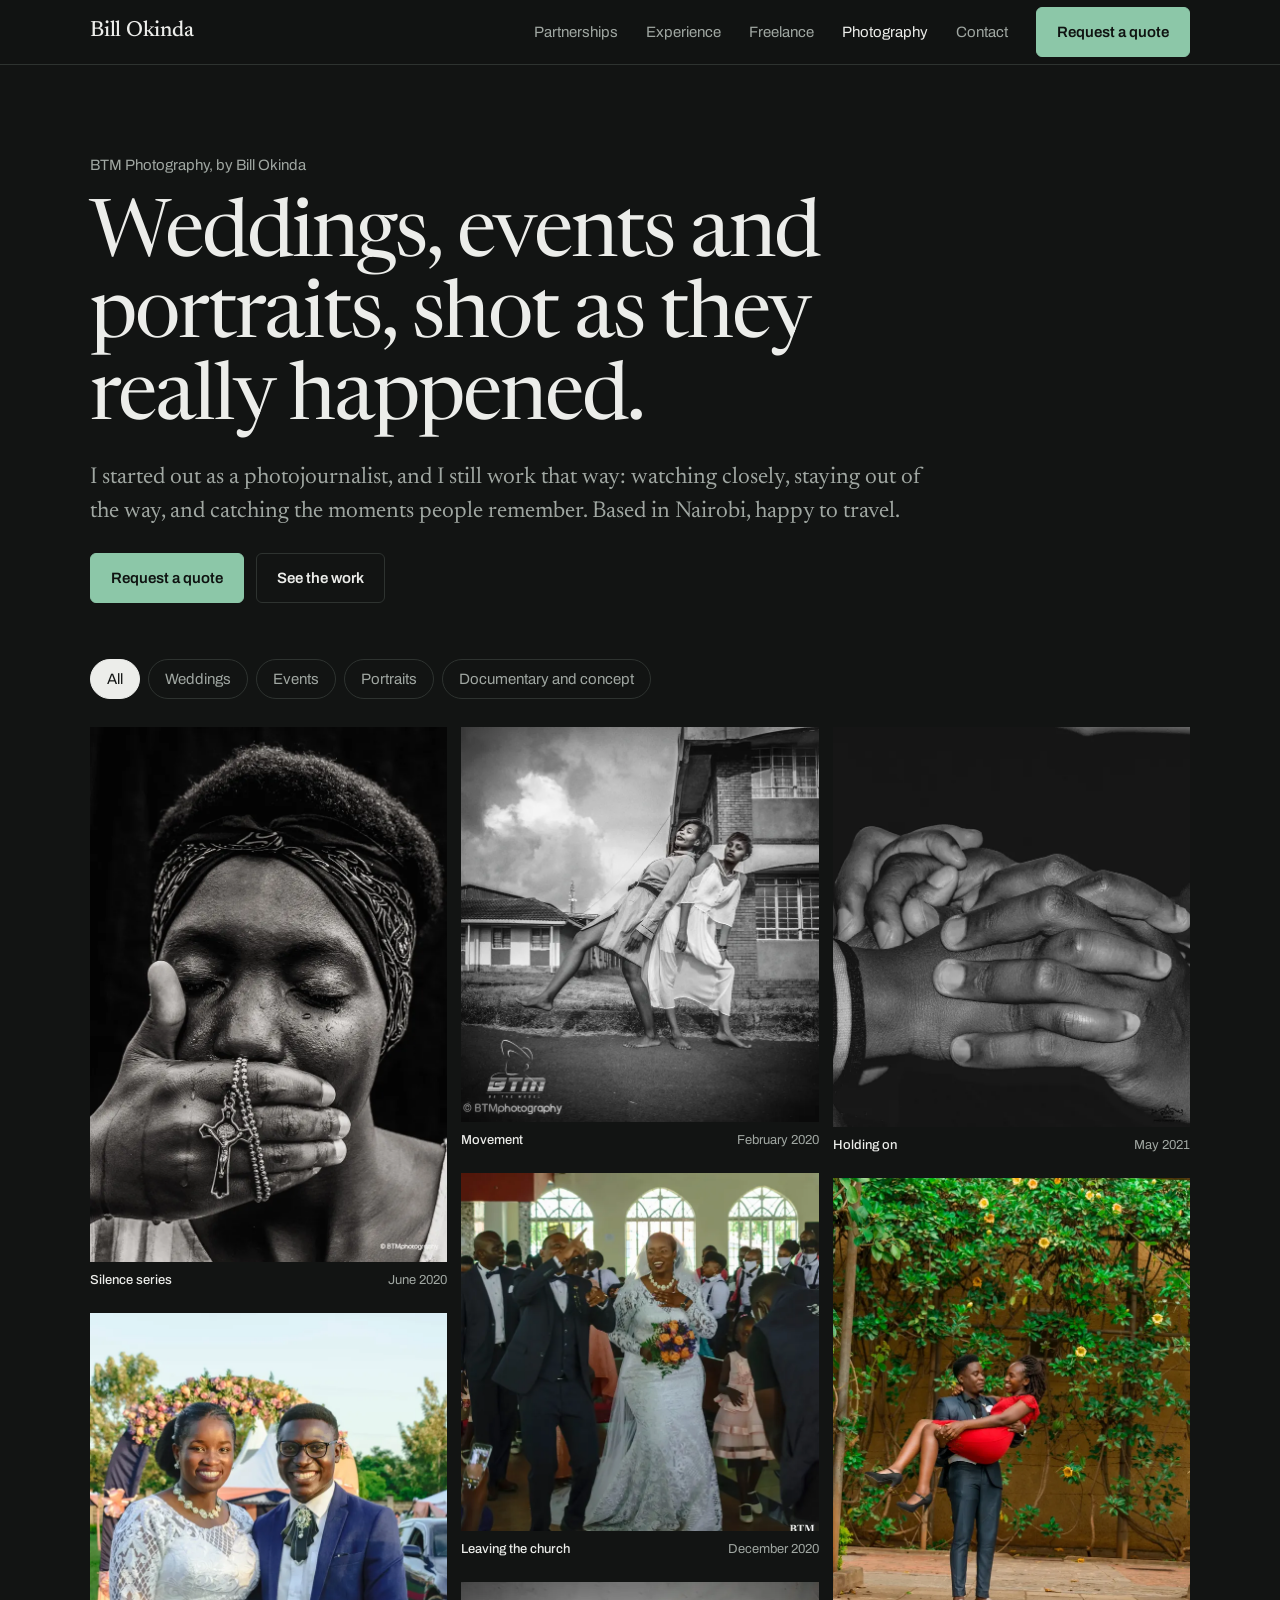
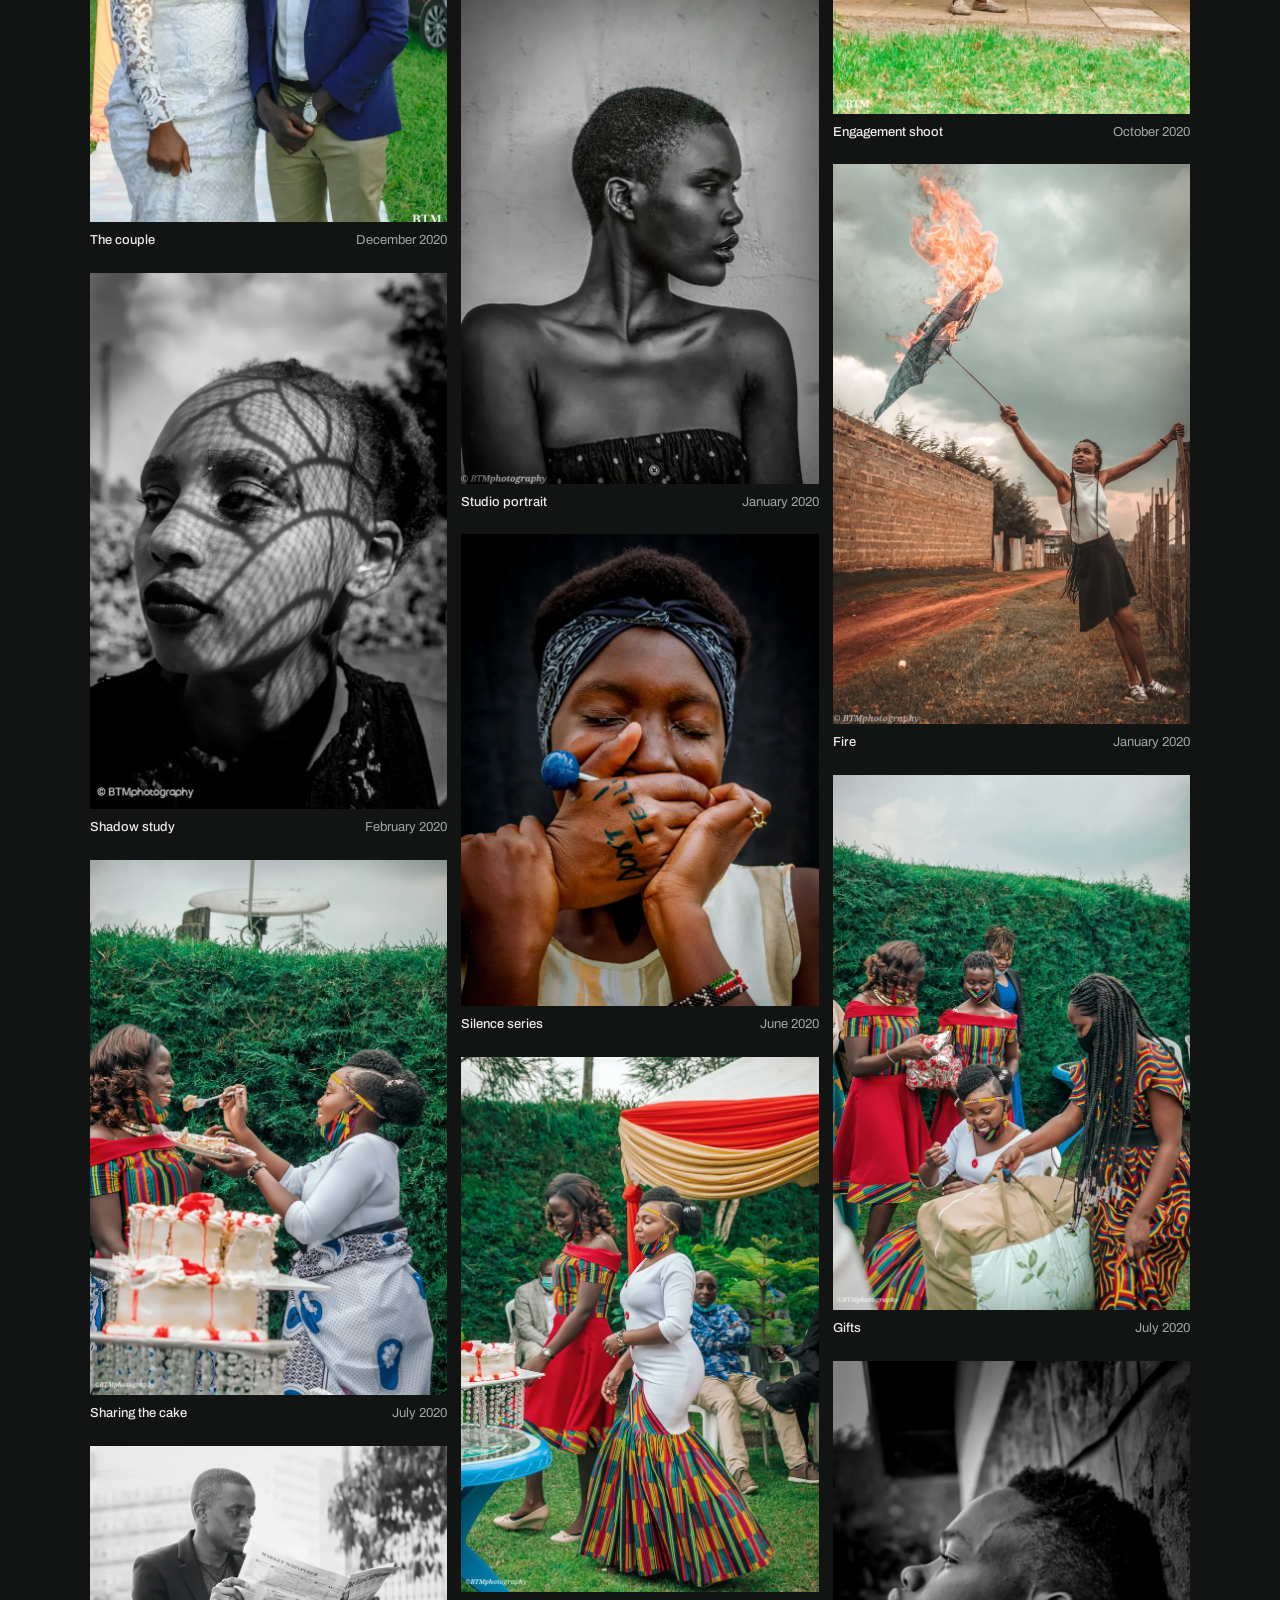
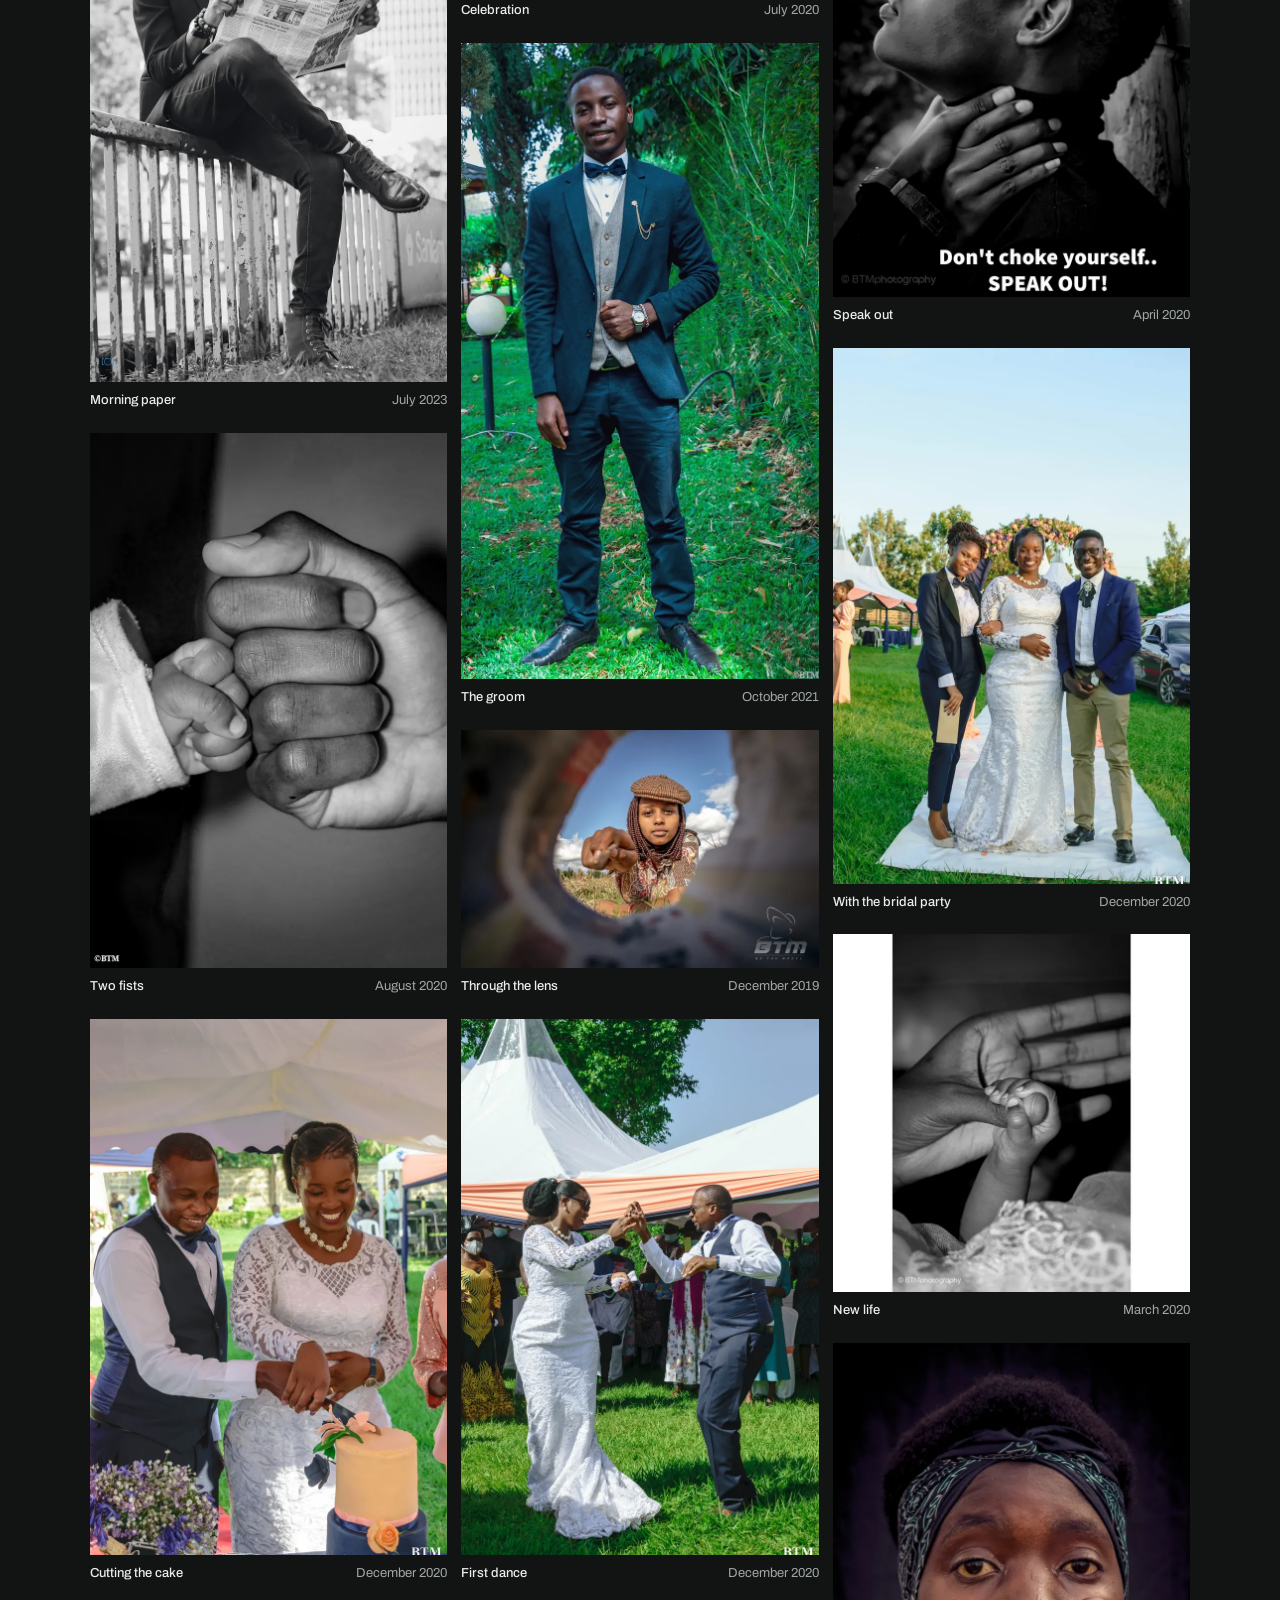
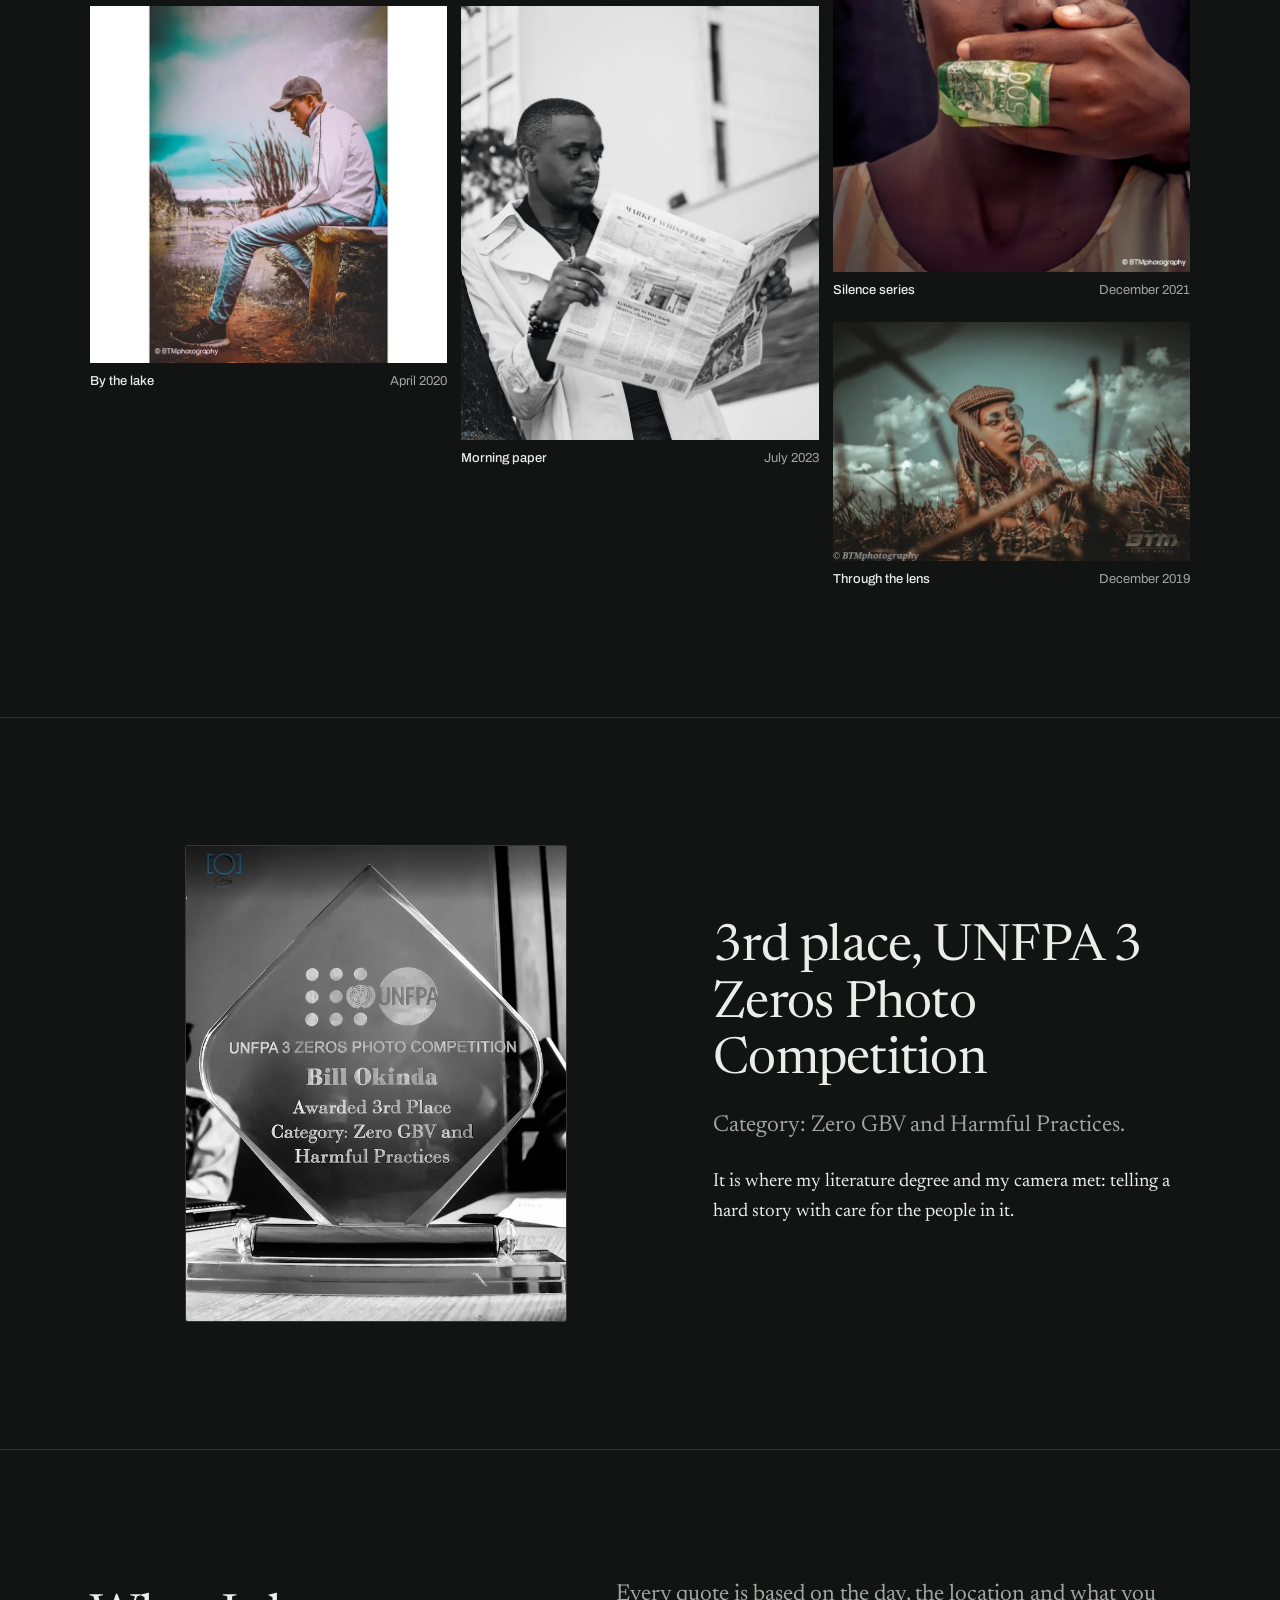
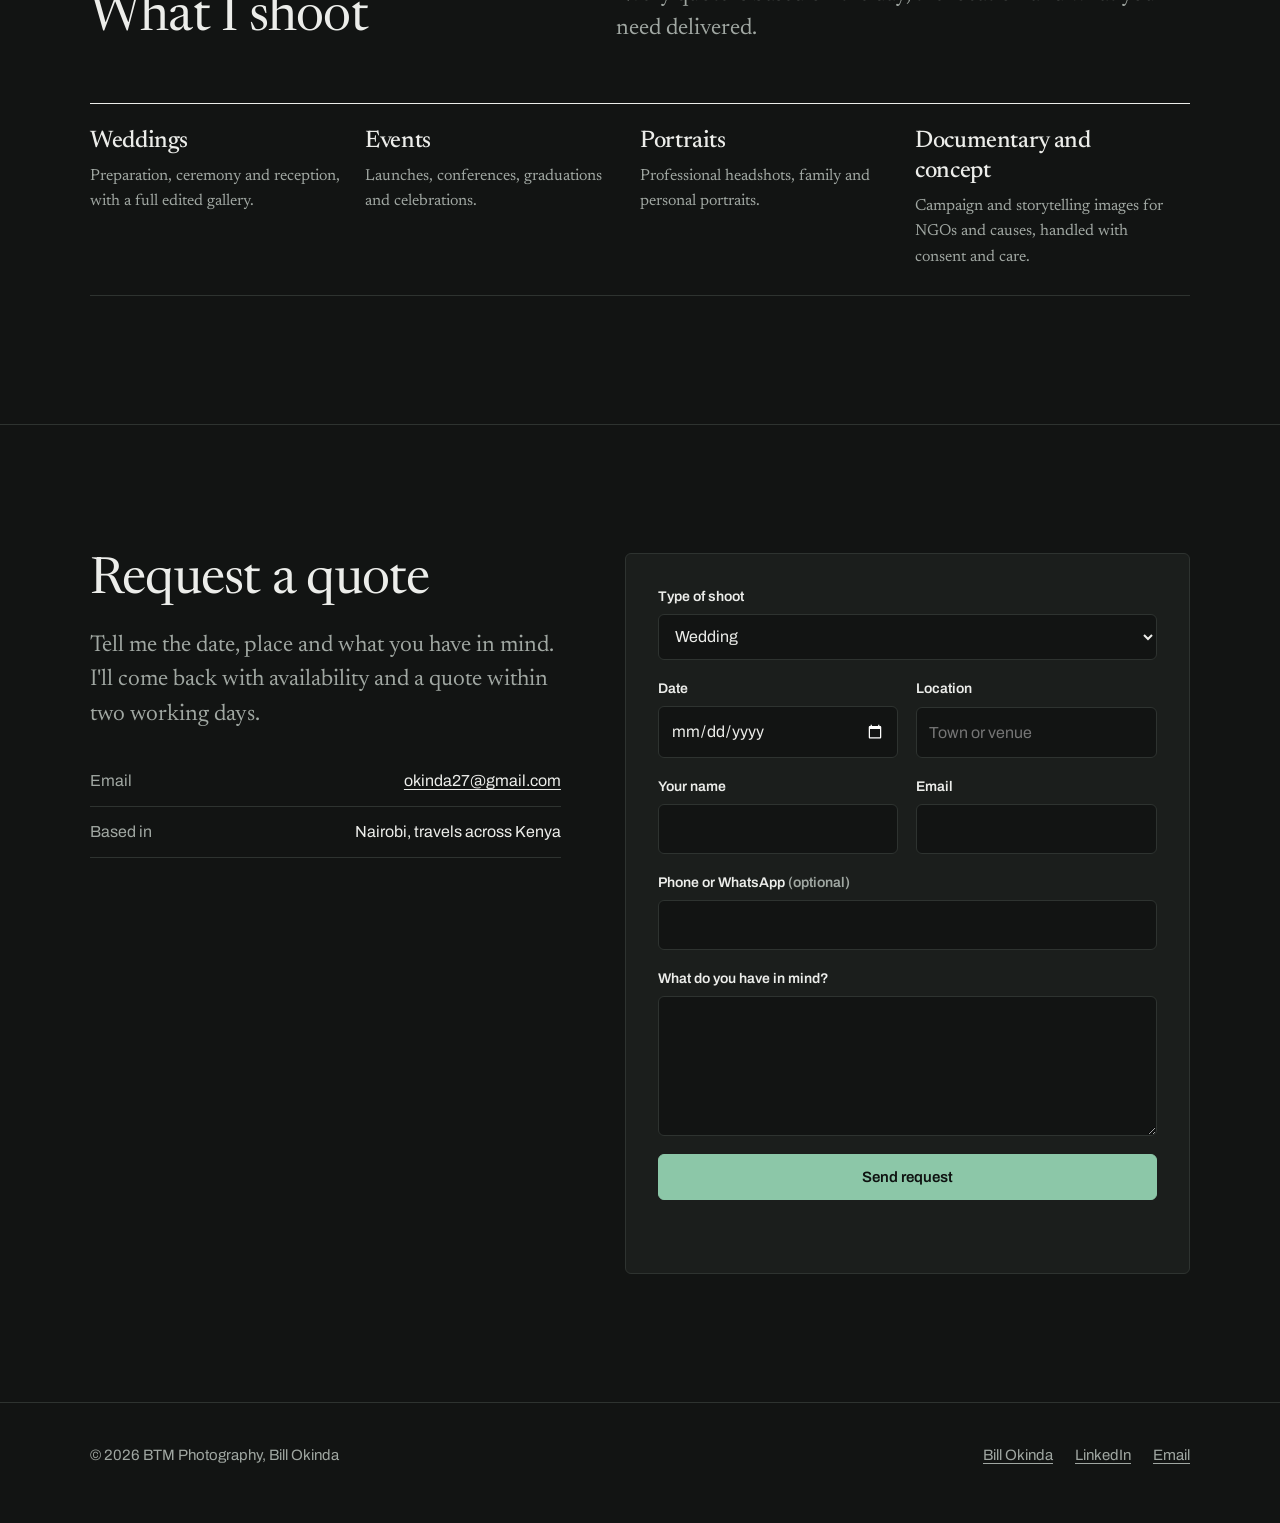
==== commit 135aee2e: "Fill BTM gallery with 26 real photos, film-strip teaser on home page Co-Authored-By: Claude Opus 5.5" ====
--- a/photography/index.html
+++ b/photography/index.html
@@ -71,56 +71,112 @@
           <li><button type="button" data-filter="wedding" aria-pressed="false">Weddings</button></li>
           <li><button type="button" data-filter="event" aria-pressed="false">Events</button></li>
           <li><button type="button" data-filter="portrait" aria-pressed="false">Portraits</button></li>
-          <li><button type="button" data-filter="documentary" aria-pressed="false">Documentary</button></li>
+          <li><button type="button" data-filter="documentary" aria-pressed="false">Documentary and concept</button></li>
         </ul>
         <div class="gallery">
-          <figure class="shot" data-cat="wedding">
-            <button type="button" aria-label="View larger"><img src="../assets/img/placeholders/wedding-1.svg" alt="Wedding photograph by BTM Photography (placeholder)" width="1000" height="1500" loading="lazy"></button>
-            <figcaption><b>Wedding</b><span>Place, year</span></figcaption>
+          <figure class="shot" data-cat="documentary">
+            <button type="button" aria-label="View larger: Silence series"><img src="../assets/img/btm/btm-25-documentary-720.webp" srcset="../assets/img/btm/btm-25-documentary-720.webp 720w, ../assets/img/btm/btm-25-documentary-1400.webp 1400w" sizes="(min-width: 1000px) 380px, (min-width: 600px) 46vw, 92vw" data-full="../assets/img/btm/btm-25-documentary-1400.webp" alt="A woman covers her mouth with her hand, a rosary wound through her fingers" width="720" height="1079" loading="lazy"></button>
+            <figcaption><b>Silence series</b><span>June 2020</span></figcaption>
+          </figure>
+          <figure class="shot" data-cat="wedding">
+            <button type="button" aria-label="View larger: The couple"><img src="../assets/img/btm/btm-02-wedding-720.webp" srcset="../assets/img/btm/btm-02-wedding-720.webp 720w, ../assets/img/btm/btm-02-wedding-1400.webp 1400w" sizes="(min-width: 1000px) 380px, (min-width: 600px) 46vw, 92vw" data-full="../assets/img/btm/btm-02-wedding-1400.webp" alt="Bride and groom standing together under a floral arch" width="720" height="1026" loading="lazy"></button>
+            <figcaption><b>The couple</b><span>December 2020</span></figcaption>
+          </figure>
+          <figure class="shot" data-cat="portrait">
+            <button type="button" aria-label="View larger: Shadow study"><img src="../assets/img/btm/btm-10-portrait-720.webp" srcset="../assets/img/btm/btm-10-portrait-720.webp 720w, ../assets/img/btm/btm-10-portrait-1400.webp 1400w" sizes="(min-width: 1000px) 380px, (min-width: 600px) 46vw, 92vw" data-full="../assets/img/btm/btm-10-portrait-1400.webp" alt="Black and white portrait of a woman with a lattice of shadow across her face" width="720" height="1080" loading="lazy"></button>
+            <figcaption><b>Shadow study</b><span>February 2020</span></figcaption>
           </figure>
           <figure class="shot" data-cat="event">
-            <button type="button" aria-label="View larger"><img src="../assets/img/placeholders/event-1.svg" alt="Event photograph by BTM Photography (placeholder)" width="1500" height="1000" loading="lazy"></button>
-            <figcaption><b>Event</b><span>Place, year</span></figcaption>
-          </figure>
-          <figure class="shot" data-cat="portrait">
-            <button type="button" aria-label="View larger"><img src="../assets/img/placeholders/portrait-1.svg" alt="Portrait photograph by BTM Photography (placeholder)" width="1000" height="1250" loading="lazy"></button>
-            <figcaption><b>Portrait</b><span>Place, year</span></figcaption>
-          </figure>
-          <figure class="shot" data-cat="documentary">
-            <button type="button" aria-label="View larger"><img src="../assets/img/placeholders/doc-1.svg" alt="Documentary photograph by BTM Photography (placeholder)" width="1500" height="1000" loading="lazy"></button>
-            <figcaption><b>Documentary</b><span>Place, year</span></figcaption>
-          </figure>
-          <figure class="shot" data-cat="wedding">
-            <button type="button" aria-label="View larger"><img src="../assets/img/placeholders/wedding-2.svg" alt="Wedding photograph by BTM Photography (placeholder)" width="1500" height="1000" loading="lazy"></button>
-            <figcaption><b>Wedding</b><span>Place, year</span></figcaption>
-          </figure>
-          <figure class="shot" data-cat="portrait">
-            <button type="button" aria-label="View larger"><img src="../assets/img/placeholders/portrait-2.svg" alt="Portrait photograph by BTM Photography (placeholder)" width="1000" height="1500" loading="lazy"></button>
-            <figcaption><b>Portrait</b><span>Place, year</span></figcaption>
+            <button type="button" aria-label="View larger: Sharing the cake"><img src="../assets/img/btm/btm-14-event-720.webp" srcset="../assets/img/btm/btm-14-event-720.webp 720w, ../assets/img/btm/btm-14-event-1400.webp 1400w" sizes="(min-width: 1000px) 380px, (min-width: 600px) 46vw, 92vw" data-full="../assets/img/btm/btm-14-event-1400.webp" alt="Two women in kitenge feeding each other cake at a family celebration" width="720" height="1079" loading="lazy"></button>
+            <figcaption><b>Sharing the cake</b><span>July 2020</span></figcaption>
+          </figure>
+          <figure class="shot" data-cat="portrait">
+            <button type="button" aria-label="View larger: Morning paper"><img src="../assets/img/btm/btm-06-portrait-720.webp" srcset="../assets/img/btm/btm-06-portrait-720.webp 720w, ../assets/img/btm/btm-06-portrait-1400.webp 1400w" sizes="(min-width: 1000px) 380px, (min-width: 600px) 46vw, 92vw" data-full="../assets/img/btm/btm-06-portrait-1400.webp" alt="Black and white portrait of a man in a suit reading a newspaper on a fence" width="720" height="1080" loading="lazy"></button>
+            <figcaption><b>Morning paper</b><span>July 2023</span></figcaption>
+          </figure>
+          <figure class="shot" data-cat="documentary">
+            <button type="button" aria-label="View larger: Two fists"><img src="../assets/img/btm/btm-22-documentary-720.webp" srcset="../assets/img/btm/btm-22-documentary-720.webp 720w, ../assets/img/btm/btm-22-documentary-1400.webp 1400w" sizes="(min-width: 1000px) 380px, (min-width: 600px) 46vw, 92vw" data-full="../assets/img/btm/btm-22-documentary-1400.webp" alt="A child's fist meets an adult's fist, in black and white" width="720" height="1079" loading="lazy"></button>
+            <figcaption><b>Two fists</b><span>August 2020</span></figcaption>
+          </figure>
+          <figure class="shot" data-cat="wedding">
+            <button type="button" aria-label="View larger: Cutting the cake"><img src="../assets/img/btm/btm-00-wedding-720.webp" srcset="../assets/img/btm/btm-00-wedding-720.webp 720w, ../assets/img/btm/btm-00-wedding-1400.webp 1400w" sizes="(min-width: 1000px) 380px, (min-width: 600px) 46vw, 92vw" data-full="../assets/img/btm/btm-00-wedding-1400.webp" alt="Bride and groom cutting their wedding cake under a tent" width="720" height="1080" loading="lazy"></button>
+            <figcaption><b>Cutting the cake</b><span>December 2020</span></figcaption>
+          </figure>
+          <figure class="shot" data-cat="portrait">
+            <button type="button" aria-label="View larger: By the lake"><img src="../assets/img/btm/btm-19-portrait-720.webp" srcset="../assets/img/btm/btm-19-portrait-720.webp 720w, ../assets/img/btm/btm-19-portrait-1400.webp 1400w" sizes="(min-width: 1000px) 380px, (min-width: 600px) 46vw, 92vw" data-full="../assets/img/btm/btm-19-portrait-1400.webp" alt="A man in a cap sits on a log beside a lake" width="720" height="720" loading="lazy"></button>
+            <figcaption><b>By the lake</b><span>April 2020</span></figcaption>
+          </figure>
+          <figure class="shot" data-cat="documentary">
+            <button type="button" aria-label="View larger: Movement"><img src="../assets/img/btm/btm-13-documentary-720.webp" srcset="../assets/img/btm/btm-13-documentary-720.webp 720w, ../assets/img/btm/btm-13-documentary-1400.webp 1400w" sizes="(min-width: 1000px) 380px, (min-width: 600px) 46vw, 92vw" data-full="../assets/img/btm/btm-13-documentary-1400.webp" alt="Two dancers in white mid-movement on a street, in black and white" width="720" height="797" loading="lazy"></button>
+            <figcaption><b>Movement</b><span>February 2020</span></figcaption>
+          </figure>
+          <figure class="shot" data-cat="wedding">
+            <button type="button" aria-label="View larger: Leaving the church"><img src="../assets/img/btm/btm-01-wedding-720.webp" srcset="../assets/img/btm/btm-01-wedding-720.webp 720w, ../assets/img/btm/btm-01-wedding-1400.webp 1400w" sizes="(min-width: 1000px) 380px, (min-width: 600px) 46vw, 92vw" data-full="../assets/img/btm/btm-01-wedding-1400.webp" alt="Bride and groom walking out of church past their guests" width="720" height="721" loading="lazy"></button>
+            <figcaption><b>Leaving the church</b><span>December 2020</span></figcaption>
+          </figure>
+          <figure class="shot" data-cat="portrait">
+            <button type="button" aria-label="View larger: Studio portrait"><img src="../assets/img/btm/btm-09-portrait-720.webp" srcset="../assets/img/btm/btm-09-portrait-720.webp 720w, ../assets/img/btm/btm-09-portrait-1400.webp 1400w" sizes="(min-width: 1000px) 380px, (min-width: 600px) 46vw, 92vw" data-full="../assets/img/btm/btm-09-portrait-1400.webp" alt="Black and white profile portrait of a woman with short hair" width="720" height="1011" loading="lazy"></button>
+            <figcaption><b>Studio portrait</b><span>January 2020</span></figcaption>
+          </figure>
+          <figure class="shot" data-cat="documentary">
+            <button type="button" aria-label="View larger: Silence series"><img src="../assets/img/btm/btm-26-documentary-720.webp" srcset="../assets/img/btm/btm-26-documentary-720.webp 720w, ../assets/img/btm/btm-26-documentary-1400.webp 1400w" sizes="(min-width: 1000px) 380px, (min-width: 600px) 46vw, 92vw" data-full="../assets/img/btm/btm-26-documentary-1400.webp" alt="A woman with her eyes closed covers her mouth with both hands" width="720" height="950" loading="lazy"></button>
+            <figcaption><b>Silence series</b><span>June 2020</span></figcaption>
           </figure>
           <figure class="shot" data-cat="event">
-            <button type="button" aria-label="View larger"><img src="../assets/img/placeholders/event-2.svg" alt="Event photograph by BTM Photography (placeholder)" width="1000" height="1250" loading="lazy"></button>
-            <figcaption><b>Event</b><span>Place, year</span></figcaption>
-          </figure>
-          <figure class="shot" data-cat="documentary">
-            <button type="button" aria-label="View larger"><img src="../assets/img/placeholders/doc-2.svg" alt="Documentary photograph by BTM Photography (placeholder)" width="1000" height="1250" loading="lazy"></button>
-            <figcaption><b>Documentary</b><span>Place, year</span></figcaption>
-          </figure>
-          <figure class="shot" data-cat="wedding">
-            <button type="button" aria-label="View larger"><img src="../assets/img/placeholders/wedding-3.svg" alt="Wedding photograph by BTM Photography (placeholder)" width="1000" height="1250" loading="lazy"></button>
-            <figcaption><b>Wedding</b><span>Place, year</span></figcaption>
+            <button type="button" aria-label="View larger: Celebration"><img src="../assets/img/btm/btm-15-event-720.webp" srcset="../assets/img/btm/btm-15-event-720.webp 720w, ../assets/img/btm/btm-15-event-1400.webp 1400w" sizes="(min-width: 1000px) 380px, (min-width: 600px) 46vw, 92vw" data-full="../assets/img/btm/btm-15-event-1400.webp" alt="Guests in bright kitenge dresses at an outdoor celebration" width="720" height="1079" loading="lazy"></button>
+            <figcaption><b>Celebration</b><span>July 2020</span></figcaption>
+          </figure>
+          <figure class="shot" data-cat="portrait">
+            <button type="button" aria-label="View larger: The groom"><img src="../assets/img/btm/btm-18-portrait-720.webp" srcset="../assets/img/btm/btm-18-portrait-720.webp 720w, ../assets/img/btm/btm-18-portrait-1400.webp 1400w" sizes="(min-width: 1000px) 380px, (min-width: 600px) 46vw, 92vw" data-full="../assets/img/btm/btm-18-portrait-1400.webp" alt="A groom in a navy suit standing in a garden" width="720" height="1282" loading="lazy"></button>
+            <figcaption><b>The groom</b><span>October 2021</span></figcaption>
+          </figure>
+          <figure class="shot" data-cat="documentary">
+            <button type="button" aria-label="View larger: Through the lens"><img src="../assets/img/btm/btm-20-documentary-720.webp" srcset="../assets/img/btm/btm-20-documentary-720.webp 720w, ../assets/img/btm/btm-20-documentary-1400.webp 1400w" sizes="(min-width: 1000px) 380px, (min-width: 600px) 46vw, 92vw" data-full="../assets/img/btm/btm-20-documentary-1400.webp" alt="A woman in a cap seen through a round opening, reaching towards the camera" width="720" height="480" loading="lazy"></button>
+            <figcaption><b>Through the lens</b><span>December 2019</span></figcaption>
+          </figure>
+          <figure class="shot" data-cat="wedding">
+            <button type="button" aria-label="View larger: First dance"><img src="../assets/img/btm/btm-03-wedding-720.webp" srcset="../assets/img/btm/btm-03-wedding-720.webp 720w, ../assets/img/btm/btm-03-wedding-1400.webp 1400w" sizes="(min-width: 1000px) 380px, (min-width: 600px) 46vw, 92vw" data-full="../assets/img/btm/btm-03-wedding-1400.webp" alt="Bride and groom dancing on the lawn" width="720" height="1080" loading="lazy"></button>
+            <figcaption><b>First dance</b><span>December 2020</span></figcaption>
+          </figure>
+          <figure class="shot" data-cat="portrait">
+            <button type="button" aria-label="View larger: Morning paper"><img src="../assets/img/btm/btm-05-portrait-720.webp" srcset="../assets/img/btm/btm-05-portrait-720.webp 720w, ../assets/img/btm/btm-05-portrait-1400.webp 1400w" sizes="(min-width: 1000px) 380px, (min-width: 600px) 46vw, 92vw" data-full="../assets/img/btm/btm-05-portrait-1400.webp" alt="Black and white portrait of a man reading a newspaper" width="720" height="876" loading="lazy"></button>
+            <figcaption><b>Morning paper</b><span>July 2023</span></figcaption>
+          </figure>
+          <figure class="shot" data-cat="documentary">
+            <button type="button" aria-label="View larger: Holding on"><img src="../assets/img/btm/btm-24-documentary-720.webp" srcset="../assets/img/btm/btm-24-documentary-720.webp 720w, ../assets/img/btm/btm-24-documentary-1400.webp 1400w" sizes="(min-width: 1000px) 380px, (min-width: 600px) 46vw, 92vw" data-full="../assets/img/btm/btm-24-documentary-1400.webp" alt="Two pairs of hands clasped together, in black and white" width="720" height="807" loading="lazy"></button>
+            <figcaption><b>Holding on</b><span>May 2021</span></figcaption>
+          </figure>
+          <figure class="shot" data-cat="wedding">
+            <button type="button" aria-label="View larger: Engagement shoot"><img src="../assets/img/btm/btm-17-wedding-720.webp" srcset="../assets/img/btm/btm-17-wedding-720.webp 720w, ../assets/img/btm/btm-17-wedding-1400.webp 1400w" sizes="(min-width: 1000px) 380px, (min-width: 600px) 46vw, 92vw" data-full="../assets/img/btm/btm-17-wedding-1400.webp" alt="A man lifts his partner in a garden" width="720" height="1079" loading="lazy"></button>
+            <figcaption><b>Engagement shoot</b><span>October 2020</span></figcaption>
+          </figure>
+          <figure class="shot" data-cat="documentary">
+            <button type="button" aria-label="View larger: Fire"><img src="../assets/img/btm/btm-08-documentary-720.webp" srcset="../assets/img/btm/btm-08-documentary-720.webp 720w, ../assets/img/btm/btm-08-documentary-1400.webp 1400w" sizes="(min-width: 1000px) 380px, (min-width: 600px) 46vw, 92vw" data-full="../assets/img/btm/btm-08-documentary-1400.webp" alt="A woman holds a burning cloth on a stick against a cloudy sky" width="720" height="1127" loading="lazy"></button>
+            <figcaption><b>Fire</b><span>January 2020</span></figcaption>
           </figure>
           <figure class="shot" data-cat="event">
-            <button type="button" aria-label="View larger"><img src="../assets/img/placeholders/event-3.svg" alt="Event photograph by BTM Photography (placeholder)" width="1500" height="1000" loading="lazy"></button>
-            <figcaption><b>Event</b><span>Place, year</span></figcaption>
-          </figure>
-          <figure class="shot" data-cat="portrait">
-            <button type="button" aria-label="View larger"><img src="../assets/img/placeholders/portrait-3.svg" alt="Portrait photograph by BTM Photography (placeholder)" width="1000" height="1250" loading="lazy"></button>
-            <figcaption><b>Portrait</b><span>Place, year</span></figcaption>
-          </figure>
-          <figure class="shot" data-cat="documentary">
-            <button type="button" aria-label="View larger"><img src="../assets/img/placeholders/doc-3.svg" alt="Documentary photograph by BTM Photography (placeholder)" width="1500" height="1000" loading="lazy"></button>
-            <figcaption><b>Documentary</b><span>Place, year</span></figcaption>
+            <button type="button" aria-label="View larger: Gifts"><img src="../assets/img/btm/btm-16-event-720.webp" srcset="../assets/img/btm/btm-16-event-720.webp 720w, ../assets/img/btm/btm-16-event-1400.webp 1400w" sizes="(min-width: 1000px) 380px, (min-width: 600px) 46vw, 92vw" data-full="../assets/img/btm/btm-16-event-1400.webp" alt="Women unpacking gifts at an outdoor family celebration" width="720" height="1079" loading="lazy"></button>
+            <figcaption><b>Gifts</b><span>July 2020</span></figcaption>
+          </figure>
+          <figure class="shot" data-cat="documentary">
+            <button type="button" aria-label="View larger: Speak out"><img src="../assets/img/btm/btm-12-documentary-720.webp" srcset="../assets/img/btm/btm-12-documentary-720.webp 720w, ../assets/img/btm/btm-12-documentary-1400.webp 1400w" sizes="(min-width: 1000px) 380px, (min-width: 600px) 46vw, 92vw" data-full="../assets/img/btm/btm-12-documentary-1400.webp" alt="Black and white portrait of a man with a hand at his throat and the words Don't choke yourself, speak out" width="720" height="1080" loading="lazy"></button>
+            <figcaption><b>Speak out</b><span>April 2020</span></figcaption>
+          </figure>
+          <figure class="shot" data-cat="wedding">
+            <button type="button" aria-label="View larger: With the bridal party"><img src="../assets/img/btm/btm-04-wedding-720.webp" srcset="../assets/img/btm/btm-04-wedding-720.webp 720w, ../assets/img/btm/btm-04-wedding-1400.webp 1400w" sizes="(min-width: 1000px) 380px, (min-width: 600px) 46vw, 92vw" data-full="../assets/img/btm/btm-04-wedding-1400.webp" alt="Bride and groom with two friends on the lawn" width="720" height="1080" loading="lazy"></button>
+            <figcaption><b>With the bridal party</b><span>December 2020</span></figcaption>
+          </figure>
+          <figure class="shot" data-cat="documentary">
+            <button type="button" aria-label="View larger: New life"><img src="../assets/img/btm/btm-23-documentary-720.webp" srcset="../assets/img/btm/btm-23-documentary-720.webp 720w, ../assets/img/btm/btm-23-documentary-1400.webp 1400w" sizes="(min-width: 1000px) 380px, (min-width: 600px) 46vw, 92vw" data-full="../assets/img/btm/btm-23-documentary-1400.webp" alt="A newborn's hand holding an adult's finger, in black and white" width="720" height="720" loading="lazy"></button>
+            <figcaption><b>New life</b><span>March 2020</span></figcaption>
+          </figure>
+          <figure class="shot" data-cat="documentary">
+            <button type="button" aria-label="View larger: Silence series"><img src="../assets/img/btm/btm-27-documentary-720.webp" srcset="../assets/img/btm/btm-27-documentary-720.webp 720w, ../assets/img/btm/btm-27-documentary-1400.webp 1400w" sizes="(min-width: 1000px) 380px, (min-width: 600px) 46vw, 92vw" data-full="../assets/img/btm/btm-27-documentary-1400.webp" alt="A woman covers her mouth with a hand holding banknotes" width="720" height="1066" loading="lazy"></button>
+            <figcaption><b>Silence series</b><span>December 2021</span></figcaption>
+          </figure>
+          <figure class="shot" data-cat="documentary">
+            <button type="button" aria-label="View larger: Through the lens"><img src="../assets/img/btm/btm-21-documentary-720.webp" srcset="../assets/img/btm/btm-21-documentary-720.webp 720w, ../assets/img/btm/btm-21-documentary-1400.webp 1400w" sizes="(min-width: 1000px) 380px, (min-width: 600px) 46vw, 92vw" data-full="../assets/img/btm/btm-21-documentary-1400.webp" alt="A woman in a cap and glasses among dry reeds" width="720" height="480" loading="lazy"></button>
+            <figcaption><b>Through the lens</b><span>December 2019</span></figcaption>
           </figure>
         </div>
       </div>
@@ -149,7 +205,7 @@
           <div><h3>Weddings</h3><p>Preparation, ceremony and reception, with a full edited gallery.</p></div>
           <div><h3>Events</h3><p>Launches, conferences, graduations and celebrations.</p></div>
           <div><h3>Portraits</h3><p>Professional headshots, family and personal portraits.</p></div>
-          <div><h3>Documentary</h3><p>Storytelling for NGOs and organisations, handled with consent and care.</p></div>
+          <div><h3>Documentary and concept</h3><p>Campaign and storytelling images for NGOs and causes, handled with consent and care.</p></div>
         </div>
       </div>
     </section>
--- a/assets/css/site.css
+++ b/assets/css/site.css
@@ -337,3 +337,6 @@
 .award-photo { margin: 0; justify-self: center; width: min(100%, 380px); position: relative; }
 .award-photo img { width: 100%; border-radius: 2px; box-shadow: 0 0 0 1px #3A3733; }
 .teaser .two-col { align-items: center; }
+.sheet-tall .sheet-grid { grid-template-columns: repeat(3, 1fr); }
+.sheet-tall .frame img { aspect-ratio: 4 / 5; }
+.teaser .sheet { box-shadow: 0 0 0 1px #3A3733; }
